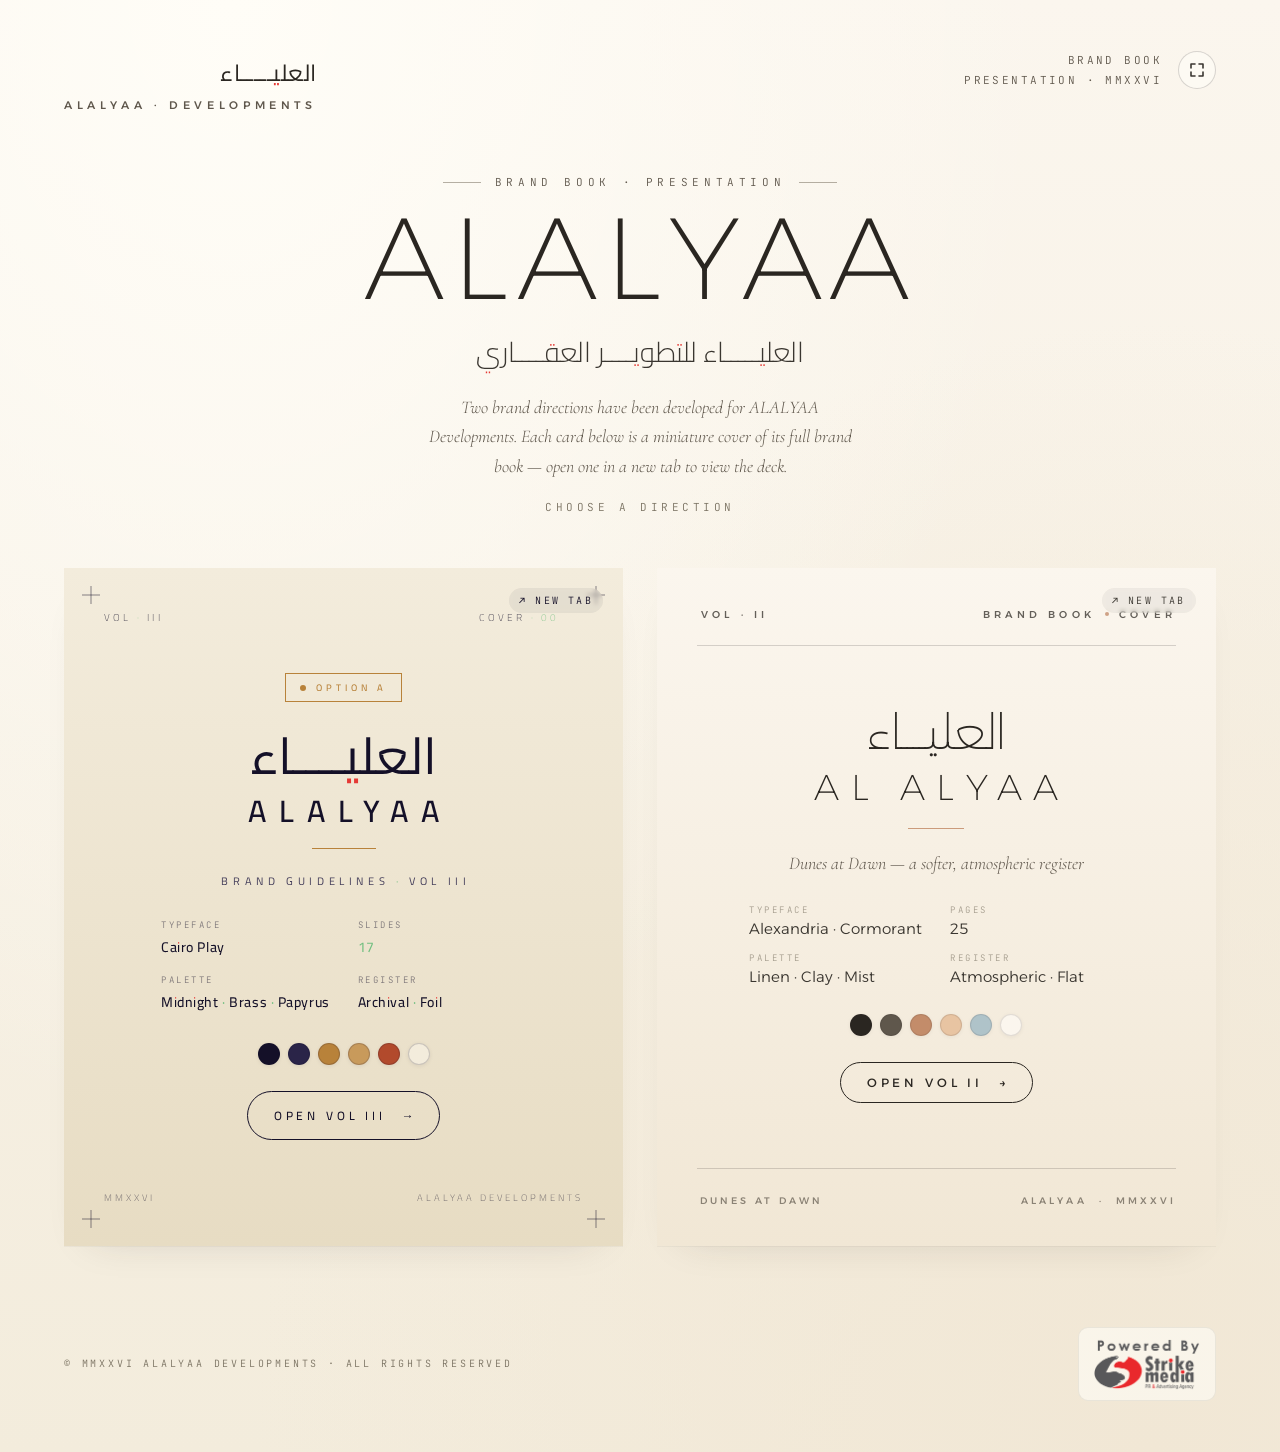
==== index.html @ f7bf4125 "Use real Strike Media PNG, drop inline SVG approximation The user uploaded the actual Strike Media m" ====
<!doctype html>
<html lang="en">
<head>
<meta charset="utf-8"/>
<meta name="viewport" content="width=device-width, initial-scale=1"/>
<title>ALALYAA Developments · Brand Book Presentation</title>
<meta name="description" content="ALALYAA Developments — brand book presentation. Two design directions."/>
<link rel="preconnect" href="https://fonts.googleapis.com">
<link rel="preconnect" href="https://fonts.gstatic.com" crossorigin>
<link href="https://fonts.googleapis.com/css2?family=Cairo+Play:wght@300;400;500;600;700&family=Alexandria:wght@200;300;400;500;600;700&family=Cormorant+Garamond:ital,wght@0,300;0,400;1,300;1,400&family=JetBrains+Mono:wght@400;500&display=swap" rel="stylesheet">
<style>
  /* ───────────────────── tokens ───────────────────── */
  :root {
    /* page (light, neutral, works for both CIs) */
    --linen-50:   #FDFAF3;
    --linen-100:  #FBF6EE;
    --linen-200:  #F7EEE0;
    --linen-300:  #F3ECDC;
    --linen-400:  #E7DCC3;

    --ink-warm:   #2A2621;     /* Option B obsidian-950 */
    --ink-soft:   #3A3630;     /* obsidian-900 */
    --ink-mute:   #5F574C;     /* obsidian-700 */
    --ink-faint:  #7A7262;     /* obsidian-600 */

    /* Option A — Volume III (Cairo Play / midnight + brass + papyrus) */
    --a-ink:      #141028;
    --a-ink-2:    #2A2448;
    --a-paper:    #F3ECDC;
    --a-paper-2:  #E7DCC3;
    --a-brass:    #B8823A;
    --a-brass-lt: #C89A5B;
    --a-clay:     #B24A2C;

    /* Option B — Volume II (Alexandria / dunes at dawn — no metallics) */
    --b-anchor:   #2A2621;
    --b-ink:      #3A3630;
    --b-mute:     #5F574C;
    --b-paper:    #FBF6EE;
    --b-paper-2:  #F1E7D5;
    --b-sand:     #E6D8BE;
    --b-clay:     #C38C6A;
    --b-mist:     #AFC3C9;
    --b-peach:    #E8C4A2;

    --ease-out:   cubic-bezier(0.22, 1, 0.36, 1);
  }

  * { box-sizing: border-box; margin: 0; padding: 0; }
  html, body { min-height: 100dvh; }
  img, svg { display: block; max-width: 100%; }
  a { color: inherit; text-decoration: none; }

  body {
    font-family: 'Alexandria', 'Helvetica Neue', Helvetica, Arial, sans-serif;
    font-weight: 300;
    background:
      radial-gradient(ellipse at 18% 0%, #FFFDF7 0%, transparent 55%),
      radial-gradient(ellipse at 90% 100%, #F1E7D5 0%, transparent 55%),
      linear-gradient(180deg, var(--linen-100) 0%, var(--linen-300) 100%);
    color: var(--ink-soft);
    min-height: 100dvh;
    display: flex;
    flex-direction: column;
    -webkit-font-smoothing: antialiased;
    -moz-osx-font-smoothing: grayscale;
    text-rendering: optimizeLegibility;
  }

  .page {
    position: relative;
    z-index: 1;
    flex: 1;
    display: flex;
    flex-direction: column;
    padding: clamp(24px, 4vw, 56px) clamp(20px, 5vw, 80px);
    gap: clamp(36px, 5vh, 64px);
    max-width: 1440px;
    width: 100%;
    margin: 0 auto;
  }

  /* ───────────────────── header ───────────────────── */
  header {
    display: flex;
    justify-content: space-between;
    align-items: flex-start;
    gap: 24px;
    flex-wrap: wrap;
    animation: fadeIn 1s var(--ease-out) both;
  }

  .mark { display: flex; flex-direction: column; gap: 4px; }
  .mark__ar {
    font-family: 'Cairo Play', sans-serif;
    font-weight: 400;
    font-size: clamp(1.125rem, 1.8vw, 1.5rem);
    direction: rtl;
    color: var(--ink-warm);
    letter-spacing: 0.02em;
  }
  .mark__en {
    font-family: 'Alexandria', sans-serif;
    font-weight: 500;
    font-size: 0.6875rem;
    letter-spacing: 0.42em;
    text-transform: uppercase;
    color: var(--ink-mute);
  }

  .header-right {
    display: inline-flex;
    align-items: flex-start;
    gap: 16px;
  }

  .meta {
    text-align: right;
    font-family: 'JetBrains Mono', monospace;
    font-size: 0.6875rem;
    letter-spacing: 0.22em;
    text-transform: uppercase;
    color: var(--ink-mute);
    line-height: 1.8;
  }

  /* Fullscreen toggle (header) */
  .fs-toggle {
    display: inline-flex;
    align-items: center;
    justify-content: center;
    width: 38px;
    height: 38px;
    border: 1px solid rgba(42,38,33,0.18);
    border-radius: 999px;
    background: rgba(255,253,247,0.55);
    color: var(--ink-soft);
    cursor: pointer;
    transition: background 240ms var(--ease-out), border-color 240ms var(--ease-out), color 240ms var(--ease-out);
    -webkit-appearance: none;
    appearance: none;
    padding: 0;
    backdrop-filter: blur(4px);
  }
  .fs-toggle:hover, .fs-toggle:focus-visible {
    background: var(--ink-warm);
    color: var(--linen-100);
    border-color: var(--ink-warm);
    outline: none;
  }
  .fs-toggle svg { width: 16px; height: 16px; display: block; }
  .fs-toggle .icon-exit { display: none; }
  body.is-fs .fs-toggle .icon-enter { display: none; }
  body.is-fs .fs-toggle .icon-exit  { display: block; }

  /* ───────────────────── hero ───────────────────── */
  .hero {
    text-align: center;
    display: flex;
    flex-direction: column;
    align-items: center;
    gap: clamp(12px, 1.6vh, 20px);
    padding: clamp(8px, 2vh, 24px) 0 clamp(4px, 1vh, 16px);
  }

  .hero__eyebrow {
    font-family: 'JetBrains Mono', monospace;
    font-size: 0.6875rem;
    letter-spacing: 0.42em;
    text-transform: uppercase;
    color: var(--ink-mute);
    animation: fadeUp 0.9s var(--ease-out) 0.1s both;
    display: inline-flex;
    align-items: center;
    gap: 14px;
  }
  .hero__eyebrow::before,
  .hero__eyebrow::after {
    content: '';
    display: inline-block;
    width: 38px;
    height: 1px;
    background: var(--ink-faint);
    opacity: 0.55;
  }

  .hero__title {
    font-family: 'Alexandria', sans-serif;
    font-weight: 200;
    font-size: clamp(3rem, 9vw, 7.25rem);
    line-height: 0.94;
    letter-spacing: 0.06em;
    color: var(--ink-warm);
    animation: fadeUp 1.2s var(--ease-out) 0.2s both;
  }

  .hero__sub {
    font-family: 'Cairo Play', sans-serif;
    font-weight: 300;
    font-size: clamp(1.125rem, 2.4vw, 1.75rem);
    direction: rtl;
    color: var(--ink-soft);
    animation: fadeUp 1.2s var(--ease-out) 0.35s both;
  }

  .hero__lede {
    font-family: 'Cormorant Garamond', serif;
    font-style: italic;
    font-weight: 300;
    font-size: clamp(1rem, 1.4vw, 1.1875rem);
    color: var(--ink-mute);
    line-height: 1.65;
    max-width: 56ch;
    margin: 0 auto;
    animation: fadeUp 1.2s var(--ease-out) 0.5s both;
  }

  .hero__kicker {
    font-family: 'JetBrains Mono', monospace;
    font-size: 0.6875rem;
    letter-spacing: 0.32em;
    text-transform: uppercase;
    color: var(--ink-faint);
    margin-top: 4px;
    animation: fadeUp 1.2s var(--ease-out) 0.65s both;
  }

  /* ───────────────────── choices ───────────────────── */
  .choices {
    display: grid;
    grid-template-columns: 1fr 1fr;
    gap: clamp(20px, 2.6vw, 36px);
    width: 100%;
  }
  @media (max-width: 880px) {
    .choices { grid-template-columns: 1fr; }
  }

  /* ── shared card scaffolding ── */
  .card {
    position: relative;
    display: flex;
    flex-direction: column;
    padding: clamp(48px, 4.5vw, 68px) clamp(36px, 4vw, 56px);
    overflow: hidden;
    isolation: isolate;
    cursor: pointer;
    min-height: 600px;
    transition:
      transform 460ms var(--ease-out),
      box-shadow 460ms var(--ease-out);
    box-shadow:
      0 1px 0 rgba(42,38,33,0.04),
      0 18px 40px -28px rgba(42,38,33,0.18);
    animation: fadeUp 1s var(--ease-out) both;
  }
  .card:hover, .card:focus-visible {
    transform: translateY(-6px);
    box-shadow:
      0 1px 0 rgba(42,38,33,0.06),
      0 36px 72px -32px rgba(42,38,33,0.32);
    outline: none;
  }
  .card--a { animation-delay: 0.6s; }
  .card--b { animation-delay: 0.75s; }

  /* ── newtab pill (shared visual, themed below) ── */
  .card__newtab {
    position: absolute;
    top: clamp(16px, 1.6vw, 22px);
    right: clamp(16px, 1.6vw, 22px);
    font-family: 'JetBrains Mono', monospace;
    font-size: 0.625rem;
    letter-spacing: 0.22em;
    text-transform: uppercase;
    display: inline-flex;
    align-items: center;
    gap: 6px;
    padding: 6px 10px;
    border-radius: 999px;
    backdrop-filter: blur(2px);
    z-index: 4;
  }

  .cta__arrow { display: inline-block; transition: transform 320ms var(--ease-out); }
  .card:hover .cta__arrow,
  .card:focus-visible .cta__arrow { transform: translateX(6px); }

  .swatches { display: flex; gap: 8px; margin: 18px 0 28px; }
  .sw { width: 22px; height: 22px; border-radius: 50%; }

  /* ════════════════════════════════════════════════════════
     CARD A — Option A · Volume III
     Cairo Play · midnight indigo on papyrus · brass foil
     Crosshair registration marks · spaced caps · folio rails
     ════════════════════════════════════════════════════════ */
  .card--a {
    background:
      linear-gradient(180deg, var(--a-paper) 0%, var(--a-paper-2) 100%);
    color: var(--a-ink);
    font-family: 'Cairo Play', sans-serif;
  }
  .card--a .card__newtab {
    color: var(--a-ink);
    background: rgba(20,16,40,0.06);
  }
  /* Crosshair registration marks at the four corners */
  .card--a .reg {
    position: absolute;
    width: 18px;
    height: 18px;
    pointer-events: none;
    z-index: 2;
  }
  .card--a .reg::before,
  .card--a .reg::after {
    content: '';
    position: absolute;
    background: var(--a-ink);
    opacity: 0.5;
  }
  .card--a .reg::before { left: 50%; top: 0; bottom: 0; width: 1px; transform: translateX(-50%); }
  .card--a .reg::after  { top: 50%; left: 0; right: 0; height: 1px; transform: translateY(-50%); }
  .card--a .reg--tl { top: 18px; left: 18px; }
  .card--a .reg--tr { top: 18px; right: 18px; }
  .card--a .reg--bl { bottom: 18px; left: 18px; }
  .card--a .reg--br { bottom: 18px; right: 18px; }

  /* Folio rails */
  .card--a .folio {
    position: absolute;
    top: clamp(40px, 3vw, 52px);
    left: clamp(40px, 3vw, 52px);
    font-family: 'Cairo Play', sans-serif;
    font-size: 10px;
    letter-spacing: 0.32em;
    text-transform: uppercase;
    color: var(--a-ink);
    opacity: 0.7;
    z-index: 3;
  }
  .card--a .section-tag {
    position: absolute;
    top: clamp(40px, 3vw, 52px);
    right: clamp(58px, 5vw, 88px);
    font-family: 'Cairo Play', sans-serif;
    font-size: 10px;
    letter-spacing: 0.32em;
    text-transform: uppercase;
    color: var(--a-ink);
    opacity: 0.7;
    z-index: 3;
  }
  .card--a .bottom-rail {
    position: absolute;
    bottom: clamp(40px, 3vw, 52px);
    left: clamp(40px, 3vw, 52px);
    right: clamp(40px, 3vw, 52px);
    display: flex;
    justify-content: space-between;
    font-family: 'Cairo Play', sans-serif;
    font-size: 9.5px;
    letter-spacing: 0.32em;
    text-transform: uppercase;
    color: var(--a-ink);
    opacity: 0.55;
    z-index: 3;
    pointer-events: none;
  }

  .card--a .body {
    position: relative;
    z-index: 1;
    flex: 1;
    display: flex;
    flex-direction: column;
    justify-content: center;
    text-align: center;
    padding: clamp(36px, 4vw, 48px) 0;
  }

  .card--a .foil-chip {
    align-self: center;
    display: inline-flex;
    align-items: center;
    gap: 10px;
    padding: 5px 14px;
    border: 1px solid var(--a-brass);
    color: var(--a-brass);
    font-size: 9.5px;
    letter-spacing: 0.42em;
    text-transform: uppercase;
    margin-bottom: 28px;
    font-family: 'Cairo Play', sans-serif;
    font-weight: 500;
  }
  .card--a .foil-chip::before {
    content: '';
    width: 6px; height: 6px; border-radius: 50%;
    background: var(--a-brass);
    display: inline-block;
  }

  .card--a .name-ar {
    font-family: 'Cairo Play', sans-serif;
    font-weight: 400;
    font-size: clamp(2.25rem, 4vw, 3.25rem);
    direction: rtl;
    line-height: 1;
    margin-bottom: 14px;
    color: var(--a-ink);
  }
  .card--a .name-en {
    font-family: 'Cairo Play', sans-serif;
    font-weight: 600;
    font-size: clamp(1.5rem, 2.4vw, 2rem);
    line-height: 1;
    letter-spacing: 0.42em;
    text-indent: 0.42em;
    text-transform: uppercase;
    color: var(--a-ink);
    margin-bottom: 22px;
  }
  .card--a .foil-rule {
    width: 64px;
    height: 1px;
    background: var(--a-brass);
    margin: 0 auto 22px;
  }
  .card--a .subtitle {
    font-family: 'Cairo Play', sans-serif;
    font-weight: 400;
    font-size: 11px;
    letter-spacing: 0.42em;
    text-indent: 0.42em;
    text-transform: uppercase;
    color: var(--a-ink-2);
    opacity: 0.85;
    margin-bottom: 28px;
  }

  .card--a .specs {
    display: grid;
    grid-template-columns: 1fr 1fr;
    gap: 14px 28px;
    max-width: 380px;
    margin: 0 auto 6px;
    text-align: left;
  }
  .card--a .spec__label {
    font-family: 'JetBrains Mono', monospace;
    font-size: 9px;
    letter-spacing: 0.28em;
    text-transform: uppercase;
    color: var(--a-ink);
    opacity: 0.5;
    margin-bottom: 3px;
  }
  .card--a .spec__value {
    font-family: 'Cairo Play', sans-serif;
    font-weight: 500;
    font-size: 0.875rem;
    color: var(--a-ink);
    letter-spacing: 0.04em;
  }

  .card--a .swatches { justify-content: center; margin-top: 22px; margin-bottom: 0; }
  .card--a .sw {
    border: 1px solid rgba(20,16,40,0.18);
    box-shadow: 0 1px 4px rgba(20,16,40,0.08);
  }

  .card--a .cta-row {
    margin-top: 26px;
    display: flex;
    justify-content: center;
  }
  .card--a .cta {
    display: inline-flex;
    align-items: center;
    gap: 12px;
    padding: 12px 22px;
    border: 1px solid var(--a-ink);
    border-radius: 999px;
    font-family: 'Cairo Play', sans-serif;
    font-weight: 500;
    font-size: 0.75rem;
    letter-spacing: 0.32em;
    text-indent: 0.32em;
    text-transform: uppercase;
    color: var(--a-ink);
    transition: all 320ms var(--ease-out);
  }
  .card--a:hover .cta,
  .card--a:focus-visible .cta {
    background: var(--a-ink);
    color: var(--a-paper);
  }

  /* ════════════════════════════════════════════════════════
     CARD B — Option B · Volume II — Dunes at Dawn
     Alexandria + Cormorant · warm charcoal on linen · clay accent
     Wide tracking · dot-bronze separators · header/footer rules
     ════════════════════════════════════════════════════════ */
  .card--b {
    background:
      linear-gradient(180deg, var(--b-paper) 0%, var(--b-paper-2) 100%);
    color: var(--b-ink);
    font-family: 'Alexandria', sans-serif;
  }
  .card--b .card__newtab {
    color: var(--b-ink);
    background: rgba(58,54,48,0.06);
  }

  /* Header / footer rules (Volume II signature) */
  .card--b .b-rh, .card--b .b-rf {
    position: absolute;
    left: clamp(40px, 3vw, 52px);
    right: clamp(40px, 3vw, 52px);
    height: 1px;
    background: var(--b-anchor);
    opacity: 0.18;
    z-index: 1;
  }
  .card--b .b-rh { top: clamp(70px, 6vw, 86px); }
  .card--b .b-rf { bottom: clamp(70px, 6vw, 86px); }

  /* Top header row: TL mark · TR mark with clay dot delimiter */
  .card--b .b-hdr {
    position: absolute;
    top: clamp(40px, 3vw, 52px);
    left: clamp(40px, 3vw, 52px);
    right: clamp(40px, 3vw, 52px);
    display: flex;
    justify-content: space-between;
    align-items: center;
    z-index: 3;
    font-family: 'Alexandria', sans-serif;
    font-weight: 500;
    font-size: 10px;
    letter-spacing: 0.42em;
    text-indent: 0.42em;
    text-transform: uppercase;
    color: var(--b-ink);
    opacity: 0.78;
  }
  .card--b .b-hdr .meta-r {
    display: inline-flex;
    align-items: center;
    text-indent: 0;
  }
  .card--b .dot-clay {
    display: inline-block;
    width: 4px; height: 4px;
    background: var(--b-clay);
    border-radius: 50%;
    margin: 0 10px;
  }

  .card--b .b-ftr {
    position: absolute;
    bottom: clamp(40px, 3vw, 52px);
    left: clamp(40px, 3vw, 52px);
    right: clamp(40px, 3vw, 52px);
    display: flex;
    justify-content: space-between;
    align-items: center;
    z-index: 3;
    font-family: 'Alexandria', sans-serif;
    font-weight: 500;
    font-size: 9.5px;
    letter-spacing: 0.32em;
    text-indent: 0.32em;
    text-transform: uppercase;
    color: var(--b-mute);
    opacity: 0.7;
  }

  .card--b .body {
    position: relative;
    z-index: 2;
    flex: 1;
    display: flex;
    flex-direction: column;
    justify-content: center;
    text-align: center;
    padding: clamp(48px, 5vw, 64px) 0;
  }

  .card--b .name-ar {
    font-family: 'Alexandria', sans-serif;
    font-weight: 200;
    font-size: clamp(2rem, 3.6vw, 3rem);
    direction: rtl;
    line-height: 1;
    color: var(--b-anchor);
    margin-bottom: 14px;
  }
  .card--b .name-en {
    font-family: 'Alexandria', sans-serif;
    font-weight: 200;
    font-size: clamp(1.625rem, 2.8vw, 2.25rem);
    line-height: 1;
    letter-spacing: 0.32em;
    text-indent: 0.32em;
    text-transform: uppercase;
    color: var(--b-anchor);
    margin-bottom: 22px;
  }
  .card--b .clay-rule {
    width: 56px;
    height: 1px;
    background: var(--b-clay);
    margin: 0 auto 22px;
    opacity: 0.85;
  }
  .card--b .subtitle {
    font-family: 'Cormorant Garamond', serif;
    font-style: italic;
    font-weight: 300;
    font-size: clamp(1rem, 1.4vw, 1.25rem);
    color: var(--b-mute);
    margin-bottom: 28px;
    line-height: 1.4;
  }

  .card--b .specs {
    display: grid;
    grid-template-columns: 1fr 1fr;
    gap: 14px 28px;
    max-width: 380px;
    margin: 0 auto 6px;
    text-align: left;
  }
  .card--b .spec__label {
    font-family: 'JetBrains Mono', monospace;
    font-size: 9px;
    letter-spacing: 0.28em;
    text-transform: uppercase;
    color: var(--b-faint, #7A7262);
    opacity: 0.65;
    margin-bottom: 3px;
  }
  .card--b .spec__value {
    font-family: 'Alexandria', sans-serif;
    font-weight: 300;
    font-size: 0.9375rem;
    color: var(--b-ink);
  }

  .card--b .swatches { justify-content: center; margin-top: 22px; margin-bottom: 0; }
  .card--b .sw {
    border: 1px solid rgba(42,38,33,0.12);
    box-shadow: 0 1px 4px rgba(42,38,33,0.06);
  }

  .card--b .cta-row {
    margin-top: 26px;
    display: flex;
    justify-content: center;
  }
  .card--b .cta {
    display: inline-flex;
    align-items: center;
    gap: 12px;
    padding: 12px 22px;
    border: 1px solid var(--b-anchor);
    border-radius: 999px;
    font-family: 'Alexandria', sans-serif;
    font-weight: 400;
    font-size: 0.75rem;
    letter-spacing: 0.32em;
    text-indent: 0.32em;
    text-transform: uppercase;
    color: var(--b-anchor);
    background: transparent;
    transition: all 320ms var(--ease-out);
  }
  .card--b:hover .cta,
  .card--b:focus-visible .cta {
    background: var(--b-clay);
    border-color: var(--b-clay);
    color: var(--b-paper);
  }

  /* ───────────────────── footer ───────────────────── */
  footer {
    margin-top: auto;
    padding-top: clamp(24px, 4vh, 48px);
    display: flex;
    justify-content: space-between;
    align-items: center;
    gap: 24px;
    flex-wrap: wrap;
    animation: fadeIn 1.4s var(--ease-out) 1.0s both;
  }

  .copyright {
    font-family: 'JetBrains Mono', monospace;
    font-size: 0.625rem;
    letter-spacing: 0.28em;
    text-transform: uppercase;
    color: var(--ink-faint);
  }

  .poweredby {
    display: inline-flex;
    align-items: center;
    padding: 4px 10px;
    border-radius: 10px;
    background: rgba(255, 253, 247, 0.6);
    border: 1px solid rgba(42,38,33,0.08);
    backdrop-filter: blur(4px);
  }
  .poweredby__img {
    display: block;
    height: 64px;
    width: auto;
  }

  /* ───────────────────── keyframes ───────────────────── */
  @keyframes fadeIn  { from { opacity: 0; } to { opacity: 1; } }
  @keyframes fadeUp  { from { opacity: 0; transform: translateY(20px); } to { opacity: 1; transform: translateY(0); } }

  @media (prefers-reduced-motion: reduce) {
    * { animation-duration: 0.01ms !important; animation-iteration-count: 1 !important; transition: none !important; }
  }

  /* compact tweaks */
  @media (max-width: 520px) {
    .card { min-height: 540px; padding: 56px 28px; }
    .card--a .specs, .card--b .specs { grid-template-columns: 1fr; }
  }
</style>
</head>
<body>

<main class="page">

  <header>
    <div class="mark">
      <span class="mark__ar">العليـــــاء</span>
      <span class="mark__en">ALALYAA · DEVELOPMENTS</span>
    </div>
    <div class="header-right">
      <div class="meta">
        Brand Book<br/>
        Presentation · MMXXVI
      </div>
      <button type="button" class="fs-toggle" id="fsToggle"
              aria-label="Toggle full-screen" title="Toggle full-screen (F)">
        <svg class="icon-enter" viewBox="0 0 16 16" fill="none" stroke="currentColor"
             stroke-width="1.6" stroke-linecap="round" stroke-linejoin="round" aria-hidden="true">
          <path d="M2 6V2h4M14 6V2h-4M2 10v4h4M14 10v4h-4"/>
        </svg>
        <svg class="icon-exit" viewBox="0 0 16 16" fill="none" stroke="currentColor"
             stroke-width="1.6" stroke-linecap="round" stroke-linejoin="round" aria-hidden="true">
          <path d="M6 2v4H2M10 2v4h4M6 14v-4H2M10 14v-4h4"/>
        </svg>
      </button>
    </div>
  </header>

  <section class="hero">
    <span class="hero__eyebrow">Brand Book · Presentation</span>
    <h1 class="hero__title">ALALYAA</h1>
    <p class="hero__sub">العليـــــاء للتطويــــر العقــــاري</p>
    <p class="hero__lede">
      Two brand directions have been developed for ALALYAA Developments.
      Each card below is a miniature cover of its full brand book —
      open one in a new tab to view the deck.
    </p>
    <span class="hero__kicker">Choose a direction</span>
  </section>

  <section class="choices" aria-label="Brand book options">

    <!-- ───────── OPTION A · Volume III ───────── -->
    <a class="card card--a" href="option-a.html" target="_blank" rel="noopener" aria-label="Open Option A — Brand Guidelines, Volume III, in a new tab">
      <span class="reg reg--tl" aria-hidden="true"></span>
      <span class="reg reg--tr" aria-hidden="true"></span>
      <span class="reg reg--bl" aria-hidden="true"></span>
      <span class="reg reg--br" aria-hidden="true"></span>

      <span class="folio">Vol&nbsp;·&nbsp;III</span>
      <span class="section-tag">Cover · 00</span>
      <span class="card__newtab">↗ New tab</span>

      <div class="body">
        <span class="foil-chip">Option&nbsp;A</span>

        <div class="name-ar">العليــــاء</div>
        <div class="name-en">Alalyaa</div>
        <div class="foil-rule" aria-hidden="true"></div>
        <div class="subtitle">Brand Guidelines · Vol&nbsp;III</div>

        <div class="specs">
          <div>
            <div class="spec__label">Typeface</div>
            <div class="spec__value">Cairo Play</div>
          </div>
          <div>
            <div class="spec__label">Slides</div>
            <div class="spec__value">17</div>
          </div>
          <div>
            <div class="spec__label">Palette</div>
            <div class="spec__value">Midnight · Brass · Papyrus</div>
          </div>
          <div>
            <div class="spec__label">Register</div>
            <div class="spec__value">Archival · Foil</div>
          </div>
        </div>

        <div class="swatches" aria-hidden="true">
          <span class="sw" style="background:#141028"></span>
          <span class="sw" style="background:#2A2448"></span>
          <span class="sw" style="background:#B8823A"></span>
          <span class="sw" style="background:#C89A5B"></span>
          <span class="sw" style="background:#B24A2C"></span>
          <span class="sw" style="background:#F3ECDC"></span>
        </div>

        <div class="cta-row">
          <span class="cta">Open Vol&nbsp;III <span class="cta__arrow">→</span></span>
        </div>
      </div>

      <div class="bottom-rail" aria-hidden="true">
        <span>MMXXVI</span>
        <span>Alalyaa Developments</span>
      </div>
    </a>

    <!-- ───────── OPTION B · Volume II — Dunes at Dawn ───────── -->
    <a class="card card--b" href="option-b.html" target="_blank" rel="noopener" aria-label="Open Option B — Brand Book, Volume II, Dunes at Dawn, in a new tab">
      <div class="b-rh" aria-hidden="true"></div>
      <div class="b-rf" aria-hidden="true"></div>

      <div class="b-hdr">
        <span>Vol&nbsp;·&nbsp;II</span>
        <span class="meta-r">
          Brand&nbsp;Book
          <span class="dot-clay" aria-hidden="true"></span>
          Cover
        </span>
      </div>
      <span class="card__newtab">↗ New tab</span>

      <div class="body">
        <div class="name-ar">العليــــاء</div>
        <div class="name-en">Al&nbsp;Alyaa</div>
        <div class="clay-rule" aria-hidden="true"></div>
        <div class="subtitle"><em>Dunes at Dawn</em> — a softer, atmospheric register</div>

        <div class="specs">
          <div>
            <div class="spec__label">Typeface</div>
            <div class="spec__value">Alexandria · Cormorant</div>
          </div>
          <div>
            <div class="spec__label">Pages</div>
            <div class="spec__value">25</div>
          </div>
          <div>
            <div class="spec__label">Palette</div>
            <div class="spec__value">Linen · Clay · Mist</div>
          </div>
          <div>
            <div class="spec__label">Register</div>
            <div class="spec__value">Atmospheric · Flat</div>
          </div>
        </div>

        <div class="swatches" aria-hidden="true">
          <span class="sw" style="background:#2A2621"></span>
          <span class="sw" style="background:#5F574C"></span>
          <span class="sw" style="background:#C38C6A"></span>
          <span class="sw" style="background:#E8C4A2"></span>
          <span class="sw" style="background:#AFC3C9"></span>
          <span class="sw" style="background:#FBF6EE"></span>
        </div>

        <div class="cta-row">
          <span class="cta">Open Vol&nbsp;II <span class="cta__arrow">→</span></span>
        </div>
      </div>

      <div class="b-ftr">
        <span>Dunes at Dawn</span>
        <span>Alalyaa &nbsp;·&nbsp; MMXXVI</span>
      </div>
    </a>

  </section>

  <footer>
    <span class="copyright">© MMXXVI Alalyaa Developments · All Rights Reserved</span>
    <div class="poweredby">
      <img class="poweredby__img"
           src="assets/Powered%20By.png"
           alt="Powered by Strike Media — PR & Advertising Agency"/>
    </div>
  </footer>

</main>

<script>
  (function () {
    const docEl = document.documentElement;
    const body  = document.body;
    const btn   = document.getElementById('fsToggle');

    function fsElement() {
      return document.fullscreenElement || document.webkitFullscreenElement || null;
    }
    function requestFs(el) {
      const fn = el.requestFullscreen || el.webkitRequestFullscreen;
      return fn ? fn.call(el) : Promise.reject(new Error('Fullscreen unsupported'));
    }
    function exitFs() {
      const fn = document.exitFullscreen || document.webkitExitFullscreen;
      return fn ? fn.call(document) : Promise.reject(new Error('Fullscreen unsupported'));
    }
    function syncBodyState() {
      body.classList.toggle('is-fs', !!fsElement());
    }

    // Toggle button
    if (btn) {
      btn.addEventListener('click', () => {
        if (fsElement()) {
          exitFs().catch(() => {});
        } else {
          requestFs(docEl).catch(() => {});
        }
      });
    }

    // Keyboard shortcut: F
    window.addEventListener('keydown', (e) => {
      const t = e.target;
      if (t && (t.isContentEditable || /^(INPUT|TEXTAREA|SELECT)$/.test(t.tagName))) return;
      if (e.metaKey || e.ctrlKey || e.altKey) return;
      if (e.key === 'f' || e.key === 'F') {
        e.preventDefault();
        if (fsElement()) exitFs().catch(() => {});
        else requestFs(docEl).catch(() => {});
      }
    });

    document.addEventListener('fullscreenchange', syncBodyState);
    document.addEventListener('webkitfullscreenchange', syncBodyState);

    // Option cards: append ?fs=1 so the new tab knows to auto-enter
    // fullscreen on its first user gesture (browsers won't grant
    // fullscreen to a tab that has no gesture of its own yet).
    document.querySelectorAll('.choices a.card').forEach((a) => {
      a.addEventListener('click', (e) => {
        // Allow modifier-clicks (cmd/ctrl/middle) to behave normally.
        if (e.metaKey || e.ctrlKey || e.shiftKey || e.altKey || e.button === 1) return;
        const href = a.getAttribute('href');
        if (!href) return;
        const sep = href.includes('?') ? '&' : '?';
        a.setAttribute('href', href + sep + 'fs=1');
      });
    });
  })();
</script>

</body>
</html>
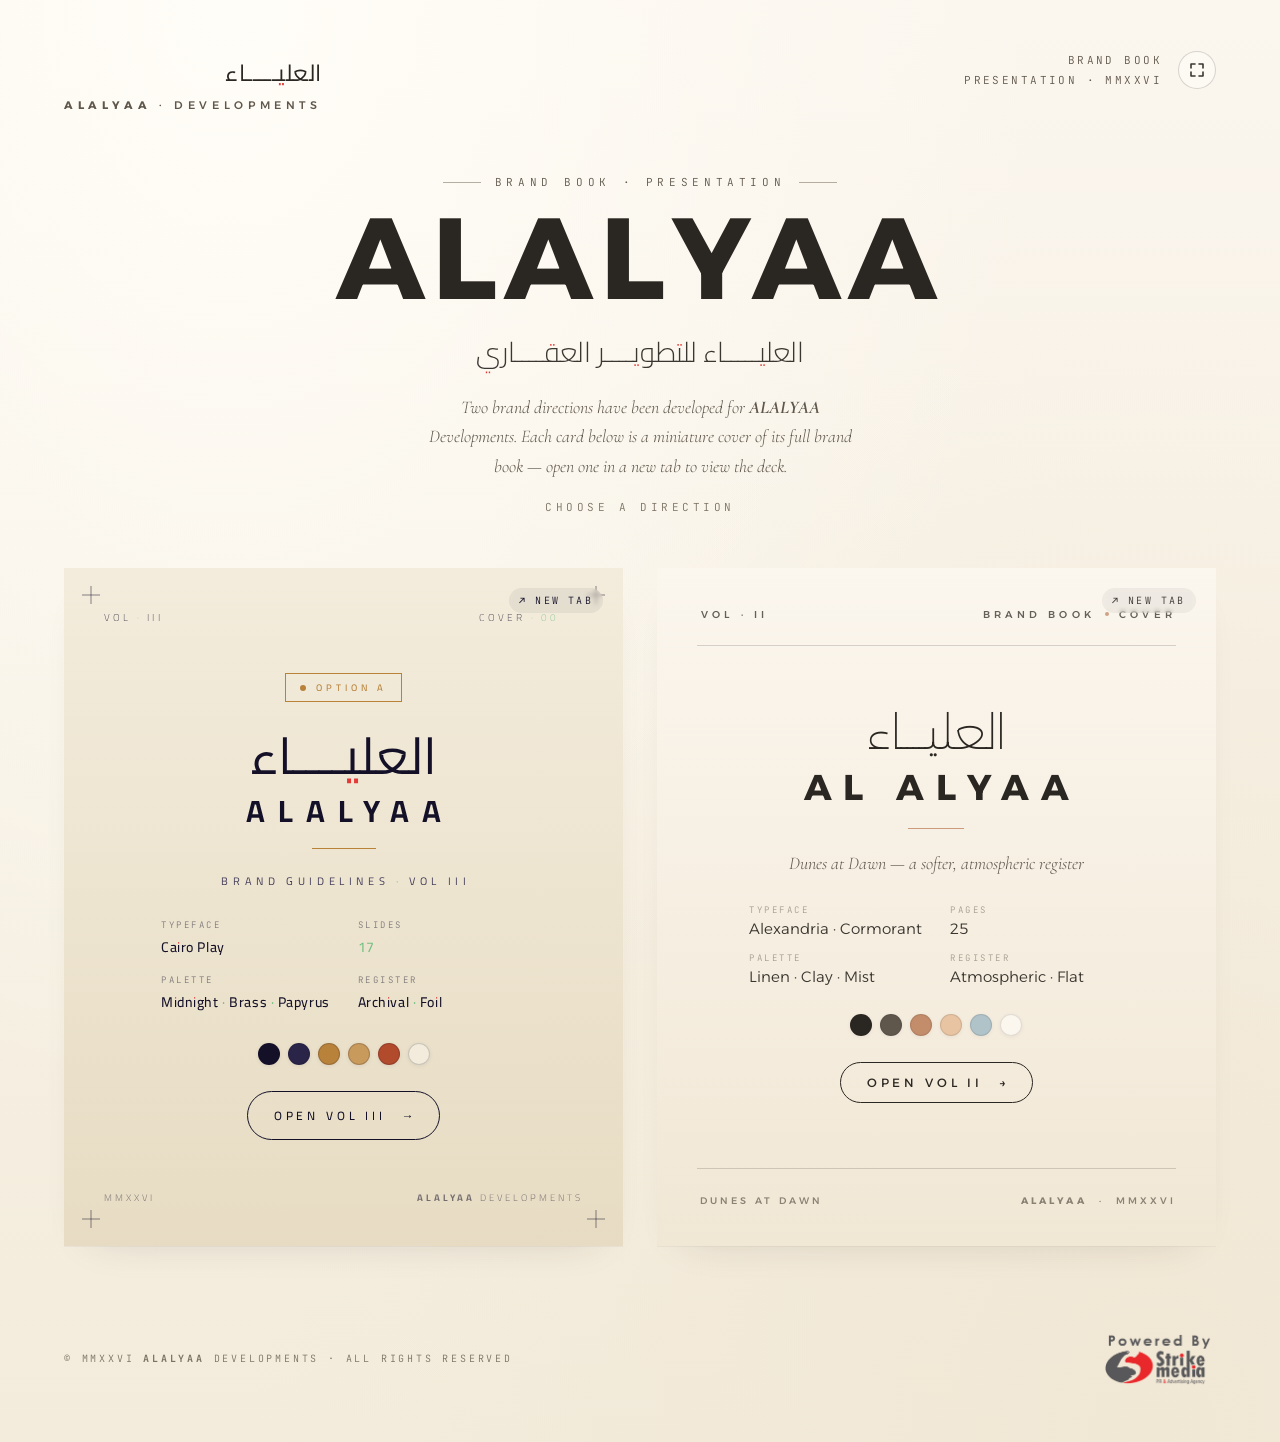
==== commit 0a6b4f44: "Drop redundant Strike Media wrapper + bold every ALALYAA - The Strike Media PNG already has its own " ====
--- a/index.html
+++ b/index.html
@@ -50,6 +50,8 @@
   html, body { min-height: 100dvh; }
   img, svg { display: block; max-width: 100%; }
   a { color: inherit; text-decoration: none; }
+  /* Brand wordmark utility — every ALALYAA on the page is bolded. */
+  .al { font-weight: 700; }
 
   body {
     font-family: 'Alexandria', 'Helvetica Neue', Helvetica, Arial, sans-serif;
@@ -186,7 +188,7 @@
 
   .hero__title {
     font-family: 'Alexandria', sans-serif;
-    font-weight: 200;
+    font-weight: 700;
     font-size: clamp(3rem, 9vw, 7.25rem);
     line-height: 0.94;
     letter-spacing: 0.06em;
@@ -412,7 +414,7 @@
   }
   .card--a .name-en {
     font-family: 'Cairo Play', sans-serif;
-    font-weight: 600;
+    font-weight: 700;
     font-size: clamp(1.5rem, 2.4vw, 2rem);
     line-height: 1;
     letter-spacing: 0.42em;
@@ -599,7 +601,7 @@
   }
   .card--b .name-en {
     font-family: 'Alexandria', sans-serif;
-    font-weight: 200;
+    font-weight: 700;
     font-size: clamp(1.625rem, 2.8vw, 2.25rem);
     line-height: 1;
     letter-spacing: 0.32em;
@@ -707,11 +709,6 @@
   .poweredby {
     display: inline-flex;
     align-items: center;
-    padding: 4px 10px;
-    border-radius: 10px;
-    background: rgba(255, 253, 247, 0.6);
-    border: 1px solid rgba(42,38,33,0.08);
-    backdrop-filter: blur(4px);
   }
   .poweredby__img {
     display: block;
@@ -741,7 +738,7 @@
   <header>
     <div class="mark">
       <span class="mark__ar">العليـــــاء</span>
-      <span class="mark__en">ALALYAA · DEVELOPMENTS</span>
+      <span class="mark__en"><strong class="al">ALALYAA</strong> · DEVELOPMENTS</span>
     </div>
     <div class="header-right">
       <div class="meta">
@@ -767,7 +764,7 @@
     <h1 class="hero__title">ALALYAA</h1>
     <p class="hero__sub">العليـــــاء للتطويــــر العقــــاري</p>
     <p class="hero__lede">
-      Two brand directions have been developed for ALALYAA Developments.
+      Two brand directions have been developed for <strong class="al">ALALYAA</strong> Developments.
       Each card below is a miniature cover of its full brand book —
       open one in a new tab to view the deck.
     </p>
@@ -830,7 +827,7 @@
 
       <div class="bottom-rail" aria-hidden="true">
         <span>MMXXVI</span>
-        <span>Alalyaa Developments</span>
+        <span><strong class="al">Alalyaa</strong> Developments</span>
       </div>
     </a>
 
@@ -890,14 +887,14 @@
 
       <div class="b-ftr">
         <span>Dunes at Dawn</span>
-        <span>Alalyaa &nbsp;·&nbsp; MMXXVI</span>
+        <span><strong class="al">Alalyaa</strong> &nbsp;·&nbsp; MMXXVI</span>
       </div>
     </a>
 
   </section>
 
   <footer>
-    <span class="copyright">© MMXXVI Alalyaa Developments · All Rights Reserved</span>
+    <span class="copyright">© MMXXVI <strong class="al">Alalyaa</strong> Developments · All Rights Reserved</span>
     <div class="poweredby">
       <img class="poweredby__img"
            src="assets/Powered%20By.png"
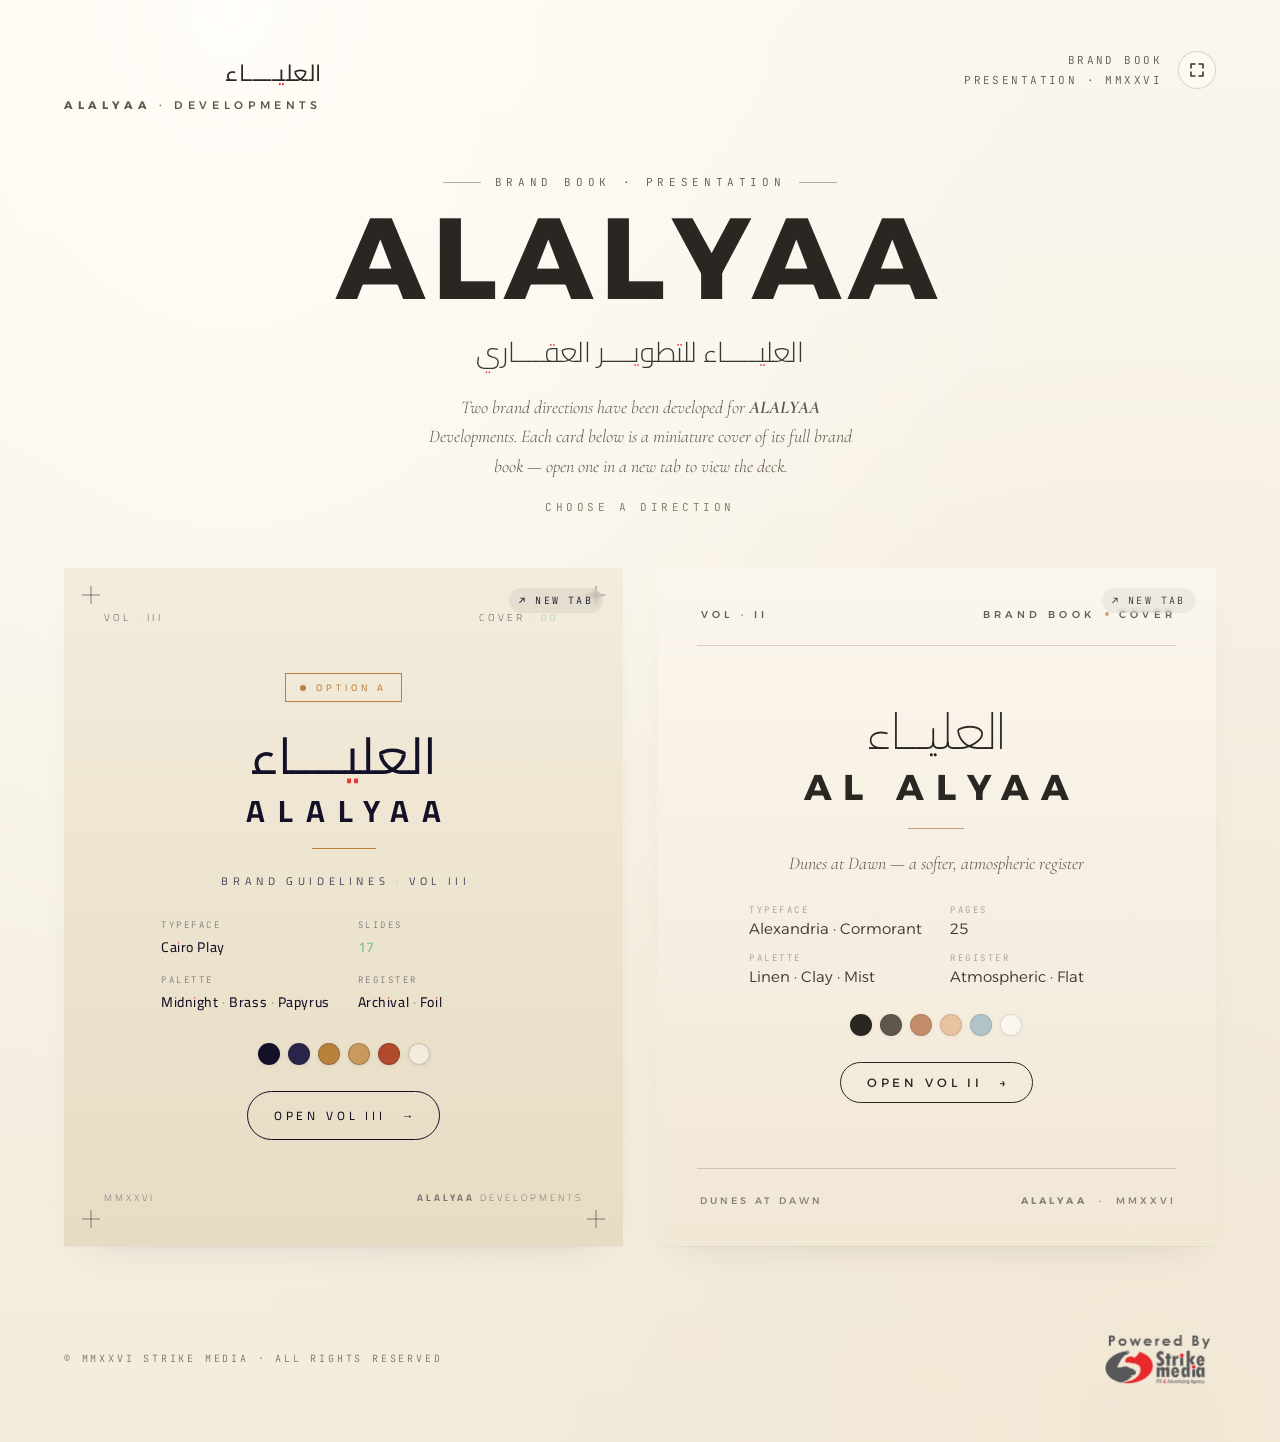
==== commit ff7e5cea: "Update landing copyright to STRIKE MEDIA" ====
--- a/index.html
+++ b/index.html
@@ -894,7 +894,7 @@
   </section>
 
   <footer>
-    <span class="copyright">© MMXXVI <strong class="al">Alalyaa</strong> Developments · All Rights Reserved</span>
+    <span class="copyright">© MMXXVI STRIKE MEDIA · All Rights Reserved</span>
     <div class="poweredby">
       <img class="poweredby__img"
            src="assets/Powered%20By.png"
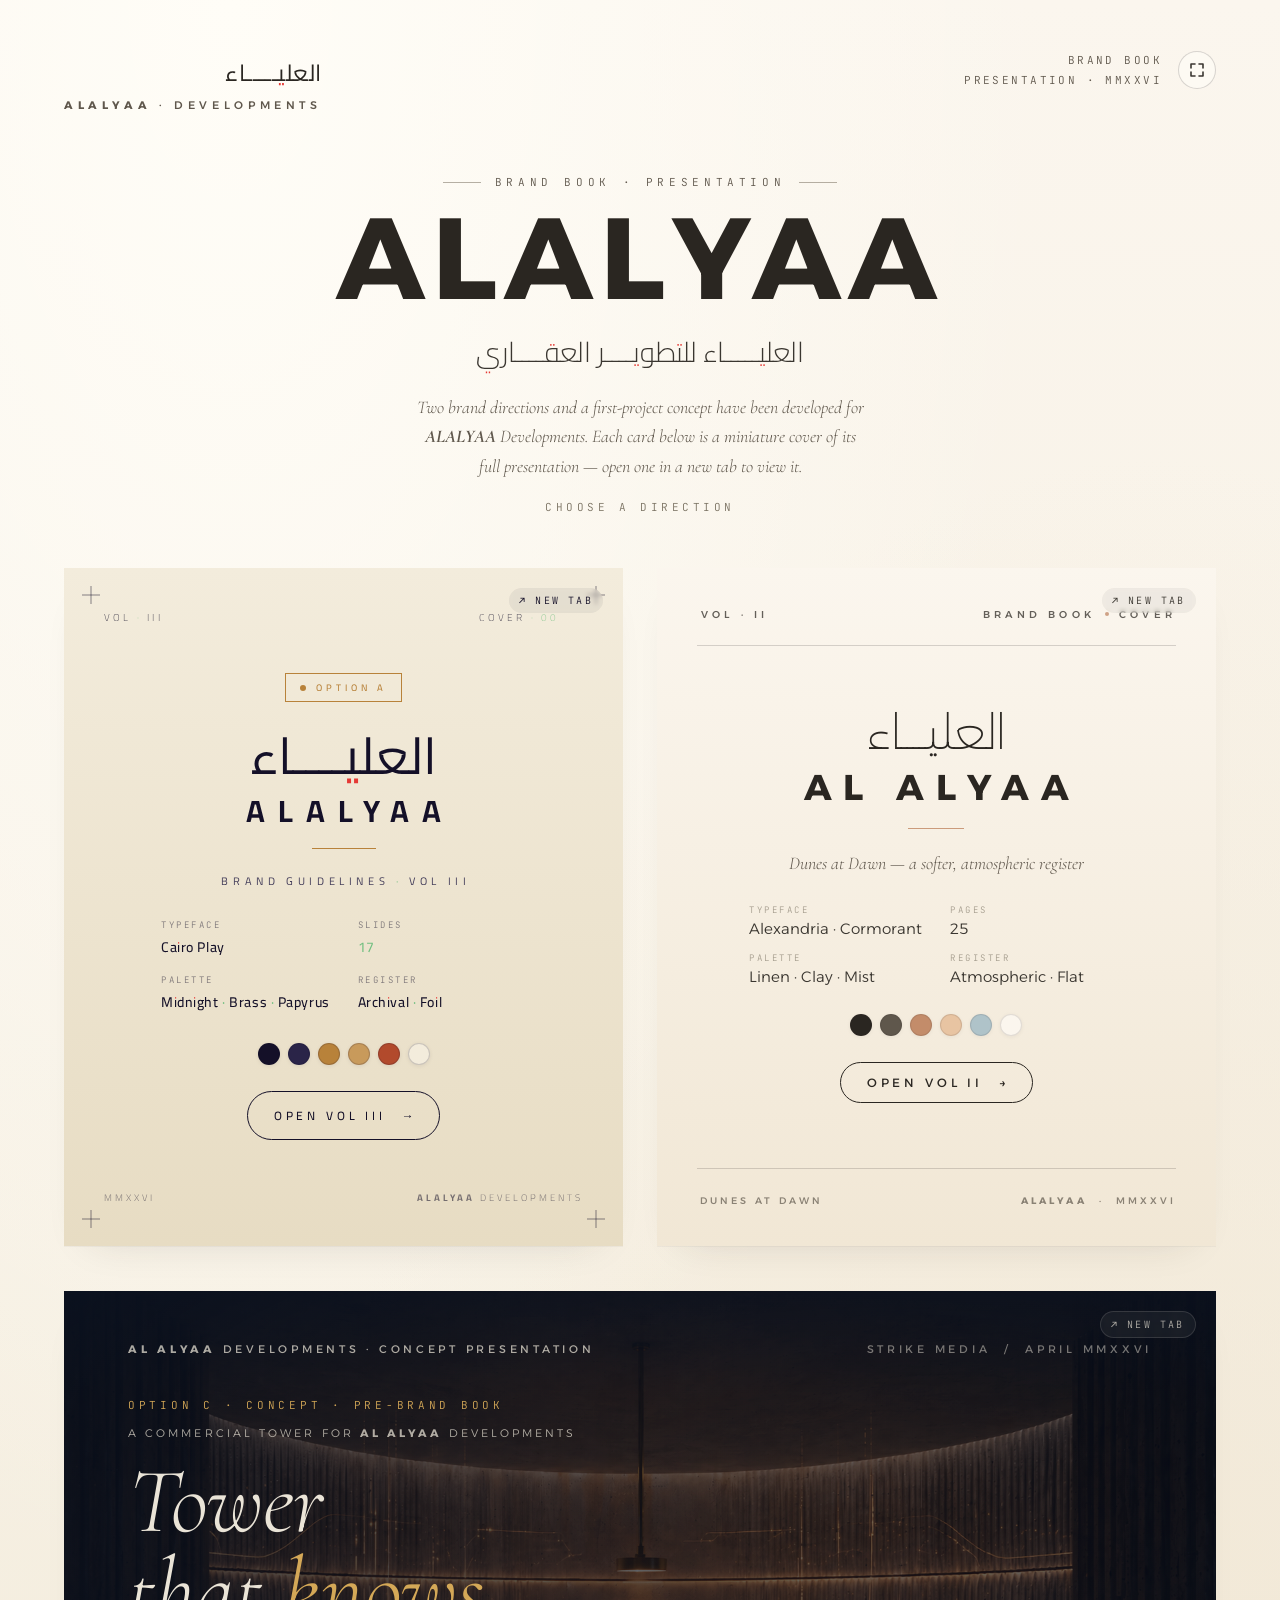
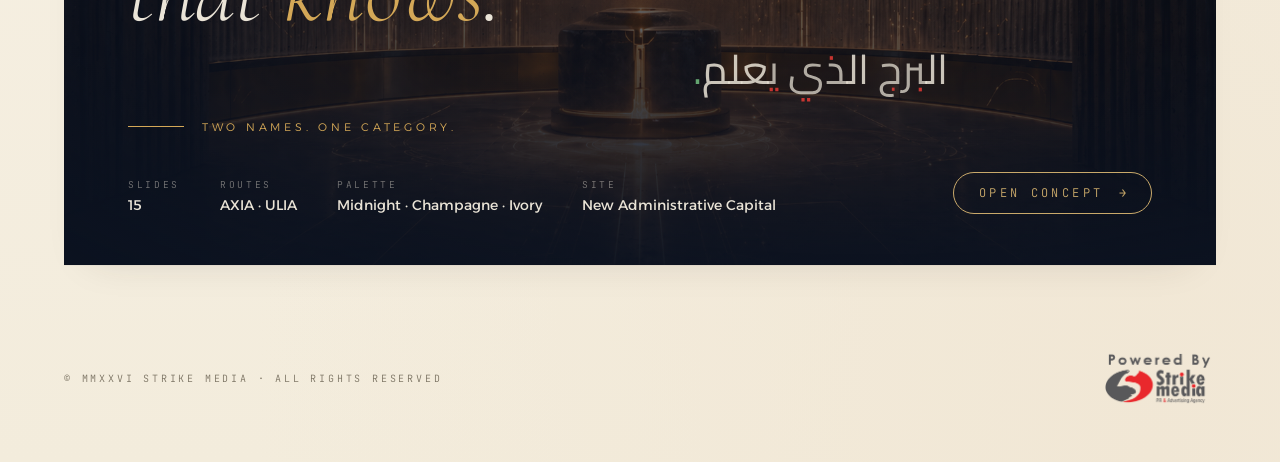
==== commit e5be4f51: "Add Option C — AI Tower Concept deck + landing card Brings in the third presentation from the Claude" ====
--- a/index.html
+++ b/index.html
@@ -5,6 +5,7 @@
 <meta name="viewport" content="width=device-width, initial-scale=1"/>
 <title>ALALYAA Developments · Brand Book Presentation</title>
 <meta name="description" content="ALALYAA Developments — brand book presentation. Two design directions."/>
+<link rel="icon" type="image/svg+xml" href="assets/favicon.svg"/>
 <link rel="preconnect" href="https://fonts.googleapis.com">
 <link rel="preconnect" href="https://fonts.gstatic.com" crossorigin>
 <link href="https://fonts.googleapis.com/css2?family=Cairo+Play:wght@300;400;500;600;700&family=Alexandria:wght@200;300;400;500;600;700&family=Cormorant+Garamond:ital,wght@0,300;0,400;1,300;1,400&family=JetBrains+Mono:wght@400;500&display=swap" rel="stylesheet">
@@ -684,6 +685,218 @@
     background: var(--b-clay);
     border-color: var(--b-clay);
     color: var(--b-paper);
+  }
+
+  /* ════════════════════════════════════════════════════════
+     CARD C — Concept · AI-Powered Tower
+     Midnight navy / ivory / champagne · Cormorant italic
+     Full-width banner below the A/B row — a project concept,
+     different in kind from the two brand-book directions.
+     ════════════════════════════════════════════════════════ */
+  :root {
+    --c-ground:    #0B1220;
+    --c-ground-2:  #111826;
+    --c-ivory:     #EAE4D7;
+    --c-ivory-dim: rgba(234,228,215,0.72);
+    --c-ivory-mut: rgba(234,228,215,0.48);
+    --c-ivory-lin: rgba(234,228,215,0.14);
+    --c-champagne: #C9A96A;
+    --c-champagne-hi: #D4A857;
+  }
+
+  .concept-row { width: 100%; }
+
+  .card--c {
+    width: 100%;
+    min-height: 440px;
+    padding: 0;
+    color: var(--c-ivory);
+    font-family: 'Alexandria', 'Inter', sans-serif;
+    background: var(--c-ground);
+    overflow: hidden;
+    animation-delay: 0.9s;
+  }
+  .card--c .card--c__bg {
+    position: absolute;
+    inset: 0;
+    z-index: 0;
+    overflow: hidden;
+    pointer-events: none;
+  }
+  .card--c .card--c__bg img {
+    position: absolute;
+    inset: 0;
+    width: 100%;
+    height: 100%;
+    object-fit: cover;
+    object-position: center 32%;
+    opacity: 0.45;
+    transition: opacity 520ms var(--ease-out), transform 720ms var(--ease-out);
+  }
+  .card--c .card--c__bg::after {
+    content: '';
+    position: absolute;
+    inset: 0;
+    background:
+      radial-gradient(ellipse at 70% 40%, rgba(11,18,32,0) 0%, rgba(11,18,32,0.35) 55%, rgba(11,18,32,0.85) 100%),
+      linear-gradient(180deg, rgba(11,18,32,0.60) 0%, rgba(11,18,32,0.10) 18%, rgba(11,18,32,0.10) 60%, rgba(11,18,32,0.85) 100%);
+    pointer-events: none;
+  }
+  .card--c:hover .card--c__bg img,
+  .card--c:focus-visible .card--c__bg img {
+    opacity: 0.58;
+    transform: scale(1.02);
+  }
+
+  .card--c .card__newtab {
+    color: var(--c-ivory-dim);
+    background: rgba(234,228,215,0.06);
+    border: 1px solid var(--c-ivory-lin);
+  }
+
+  .card--c__content {
+    position: relative;
+    z-index: 2;
+    display: grid;
+    grid-template-rows: auto 1fr auto;
+    gap: clamp(24px, 3vw, 40px);
+    padding: clamp(36px, 4vw, 56px) clamp(40px, 5vw, 72px);
+    min-height: inherit;
+  }
+
+  .card--c__top {
+    display: flex;
+    justify-content: space-between;
+    align-items: baseline;
+    gap: 24px;
+    font-family: 'Alexandria', 'Inter', sans-serif;
+    font-weight: 400;
+    font-size: 11px;
+    letter-spacing: 0.34em;
+    text-transform: uppercase;
+    color: var(--c-ivory-dim);
+    flex-wrap: wrap;
+  }
+  .card--c__top .date { color: var(--c-ivory-mut); }
+
+  .card--c__body { max-width: 820px; }
+
+  .card--c__eyebrow {
+    display: inline-block;
+    font-family: 'JetBrains Mono', monospace;
+    font-size: 11px;
+    letter-spacing: 0.34em;
+    text-transform: uppercase;
+    color: var(--c-champagne-hi);
+    margin-bottom: 14px;
+  }
+  .card--c__sub {
+    display: block;
+    font-family: 'Alexandria', 'Inter', sans-serif;
+    font-size: 11px;
+    letter-spacing: 0.28em;
+    text-transform: uppercase;
+    color: var(--c-ivory-dim);
+    margin-bottom: 18px;
+  }
+
+  .card--c__title {
+    font-family: 'Cormorant Garamond', 'EB Garamond', Georgia, serif;
+    font-weight: 300;
+    font-style: italic;
+    font-size: clamp(3.25rem, 7.2vw, 6rem);
+    line-height: 0.96;
+    letter-spacing: -0.005em;
+    color: var(--c-ivory);
+    margin: 0 0 14px;
+  }
+  .card--c__title em { color: var(--c-champagne-hi); font-style: italic; }
+
+  .card--c__ar {
+    font-family: 'Cairo Play', 'Cairo', sans-serif;
+    font-weight: 400;
+    direction: rtl;
+    font-size: clamp(2rem, 3.2vw, 2.75rem);
+    color: rgba(234,228,215,0.85);
+    line-height: 1;
+    margin-bottom: 22px;
+  }
+
+  .card--c__tagline {
+    display: inline-flex;
+    align-items: center;
+    gap: 18px;
+    font-family: 'Alexandria', 'Inter', sans-serif;
+    font-size: 11px;
+    letter-spacing: 0.34em;
+    text-transform: uppercase;
+    color: var(--c-champagne-hi);
+  }
+  .card--c__rule {
+    display: inline-block;
+    width: 56px;
+    height: 1px;
+    background: var(--c-champagne-hi);
+  }
+
+  .card--c__bottom {
+    display: flex;
+    justify-content: space-between;
+    align-items: flex-end;
+    gap: 32px;
+    flex-wrap: wrap;
+  }
+  .card--c__specs {
+    display: grid;
+    grid-template-columns: repeat(4, auto);
+    gap: 6px 40px;
+  }
+  .card--c__specs .spec__label {
+    font-family: 'JetBrains Mono', monospace;
+    font-size: 9.5px;
+    letter-spacing: 0.28em;
+    text-transform: uppercase;
+    color: var(--c-ivory-mut);
+    display: block;
+    margin-bottom: 4px;
+  }
+  .card--c__specs .spec__value {
+    font-family: 'Alexandria', 'Inter', sans-serif;
+    font-weight: 400;
+    font-size: 0.875rem;
+    color: var(--c-ivory);
+  }
+
+  .card--c .cta {
+    display: inline-flex;
+    align-items: center;
+    gap: 12px;
+    padding: 12px 22px;
+    border: 1px solid var(--c-champagne);
+    border-radius: 999px;
+    font-family: 'JetBrains Mono', monospace;
+    font-size: 0.75rem;
+    letter-spacing: 0.28em;
+    text-indent: 0.28em;
+    text-transform: uppercase;
+    color: var(--c-champagne);
+    background: transparent;
+    transition: all 320ms var(--ease-out);
+  }
+  .card--c:hover .cta,
+  .card--c:focus-visible .cta {
+    background: var(--c-champagne);
+    color: var(--c-ground);
+    border-color: var(--c-champagne);
+  }
+
+  @media (max-width: 780px) {
+    .card--c__specs { grid-template-columns: 1fr 1fr; }
+    .card--c__top { font-size: 10px; }
+  }
+  @media (max-width: 520px) {
+    .card--c__specs { grid-template-columns: 1fr; }
+    .card--c { min-height: auto; }
   }
 
   /* ───────────────────── footer ───────────────────── */
@@ -764,9 +977,9 @@
     <h1 class="hero__title">ALALYAA</h1>
     <p class="hero__sub">العليـــــاء للتطويــــر العقــــاري</p>
     <p class="hero__lede">
-      Two brand directions have been developed for <strong class="al">ALALYAA</strong> Developments.
-      Each card below is a miniature cover of its full brand book —
-      open one in a new tab to view the deck.
+      Two brand directions and a first-project concept have been developed for
+      <strong class="al">ALALYAA</strong> Developments. Each card below is a
+      miniature cover of its full presentation — open one in a new tab to view it.
     </p>
     <span class="hero__kicker">Choose a direction</span>
   </section>
@@ -893,6 +1106,45 @@
 
   </section>
 
+  <!-- ───────── OPTION C · Project Concept — AI Tower (banner row) ───────── -->
+  <section class="concept-row" aria-label="Project concept">
+    <a class="card card--c" href="option-c.html" target="_blank" rel="noopener"
+       aria-label="Open the AI Tower concept presentation in a new tab">
+      <div class="card--c__bg" aria-hidden="true">
+        <img src="assets/cover-hub.png" alt=""/>
+      </div>
+      <span class="card__newtab">↗ New tab</span>
+
+      <div class="card--c__content">
+        <div class="card--c__top">
+          <span><strong class="al">Al Alyaa</strong> Developments · Concept Presentation</span>
+          <span class="date">Strike Media &nbsp;/&nbsp; April MMXXVI</span>
+        </div>
+
+        <div class="card--c__body">
+          <span class="card--c__eyebrow">Option&nbsp;C · Concept · Pre-Brand Book</span>
+          <span class="card--c__sub">A Commercial Tower for <strong class="al">Al Alyaa</strong> Developments</span>
+          <h2 class="card--c__title">Tower<br/>that <em>knows</em>.</h2>
+          <div class="card--c__ar">البرج الذي يعلم.</div>
+          <div class="card--c__tagline">
+            <span class="card--c__rule"></span>
+            Two names. One category.
+          </div>
+        </div>
+
+        <div class="card--c__bottom">
+          <div class="card--c__specs">
+            <div><span class="spec__label">Slides</span><span class="spec__value">15</span></div>
+            <div><span class="spec__label">Routes</span><span class="spec__value">AXIA · ULIA</span></div>
+            <div><span class="spec__label">Palette</span><span class="spec__value">Midnight · Champagne · Ivory</span></div>
+            <div><span class="spec__label">Site</span><span class="spec__value">New Administrative Capital</span></div>
+          </div>
+          <span class="cta">Open Concept <span class="cta__arrow">→</span></span>
+        </div>
+      </div>
+    </a>
+  </section>
+
   <footer>
     <span class="copyright">© MMXXVI STRIKE MEDIA · All Rights Reserved</span>
     <div class="poweredby">
@@ -954,7 +1206,7 @@
     // Option cards: append ?fs=1 so the new tab knows to auto-enter
     // fullscreen on its first user gesture (browsers won't grant
     // fullscreen to a tab that has no gesture of its own yet).
-    document.querySelectorAll('.choices a.card').forEach((a) => {
+    document.querySelectorAll('.choices a.card, .concept-row a.card').forEach((a) => {
       a.addEventListener('click', (e) => {
         // Allow modifier-clicks (cmd/ctrl/middle) to behave normally.
         if (e.metaKey || e.ctrlKey || e.shiftKey || e.altKey || e.button === 1) return;
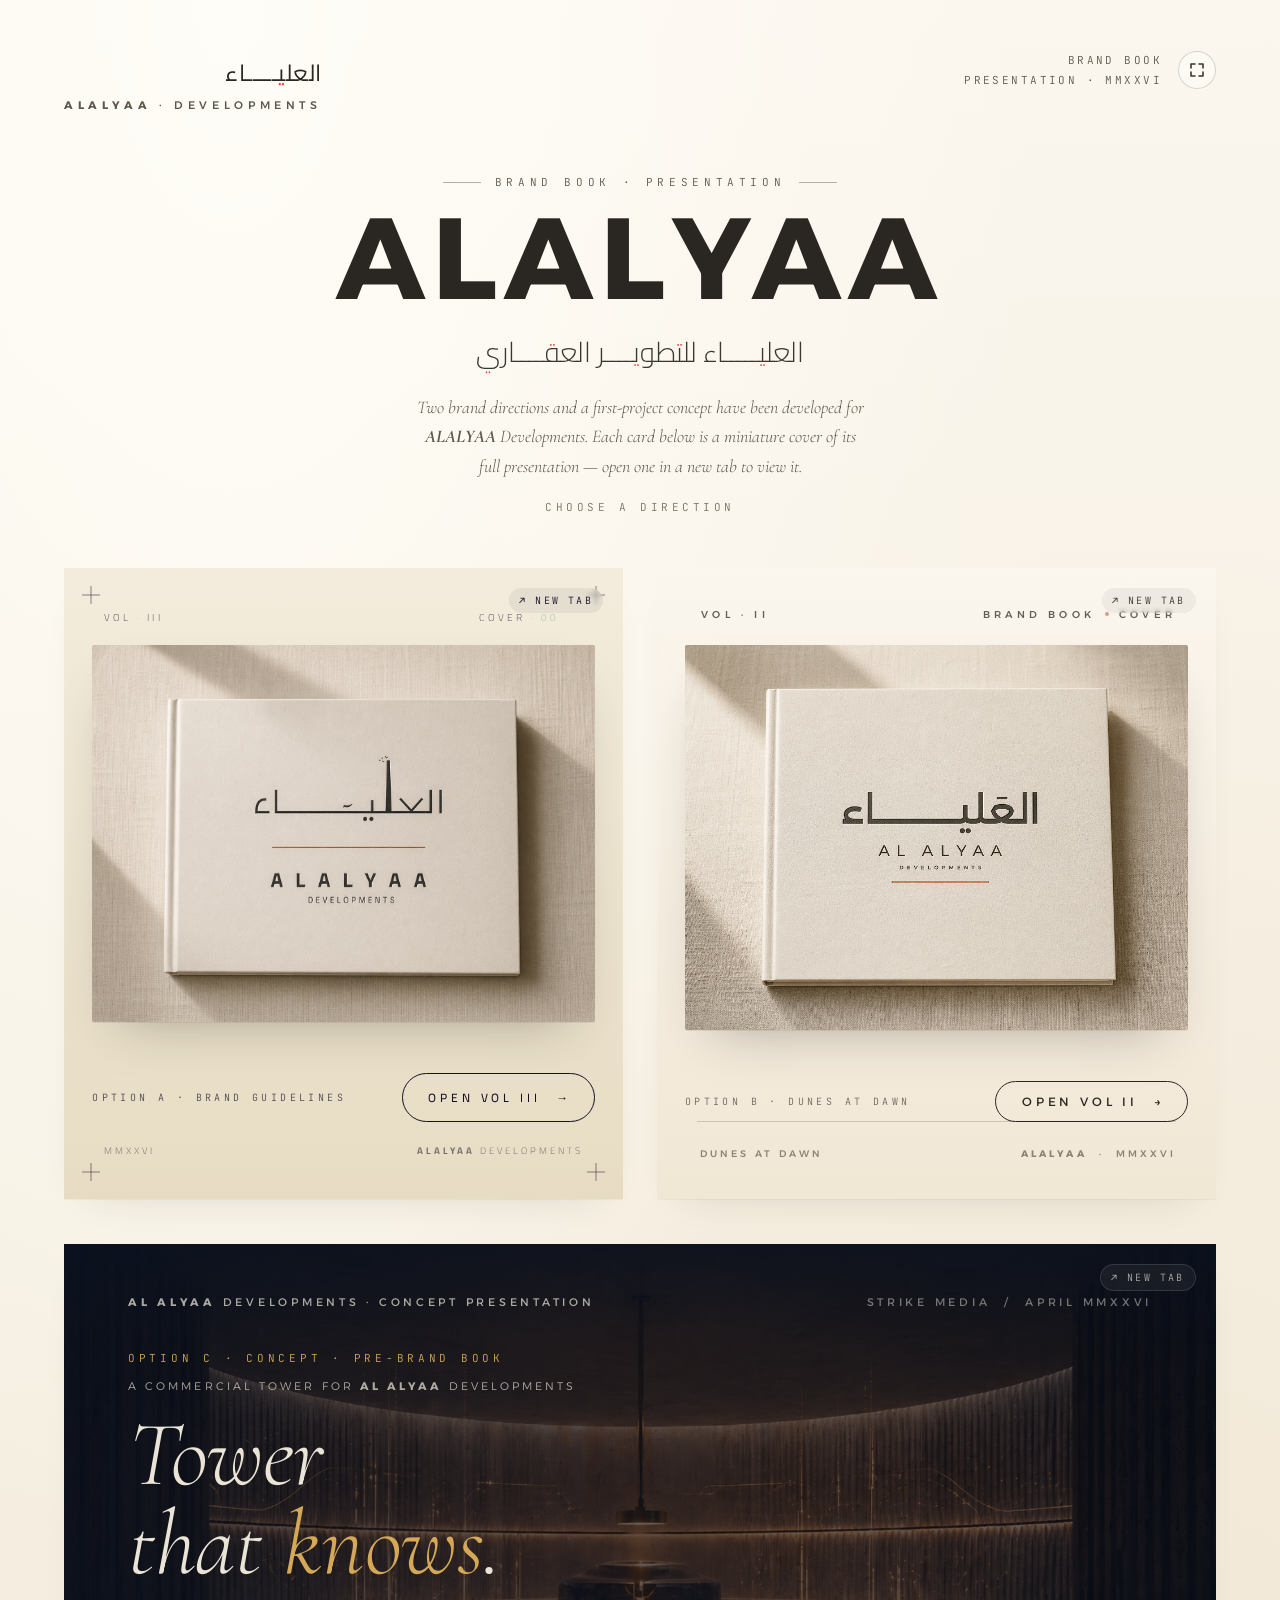
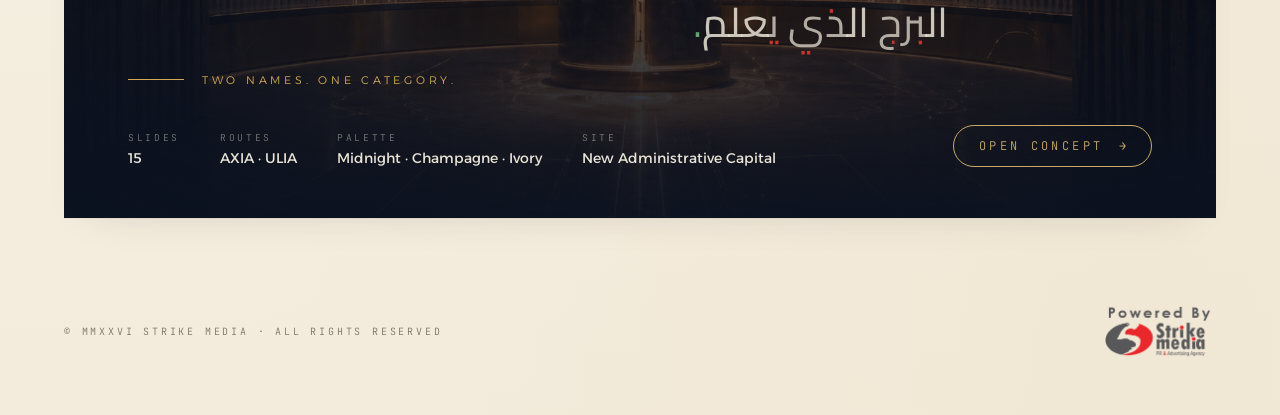
==== commit 0e4653a4: "Use real cover photos for Cards A and B on landing Swap the typographic mini-cover layouts for full-" ====
--- a/index.html
+++ b/index.html
@@ -292,12 +292,56 @@
   .swatches { display: flex; gap: 8px; margin: 18px 0 28px; }
   .sw { width: 22px; height: 22px; border-radius: 50%; }
 
+  /* ── shared full-bleed cover photo (Option A & B) ── */
+  .card__cover {
+    position: relative;
+    flex: 1;
+    display: block;
+    margin: clamp(56px, 6vw, 88px) clamp(20px, 2.2vw, 34px) clamp(36px, 4vw, 56px);
+    overflow: hidden;
+    border-radius: 2px;
+    z-index: 1;
+    box-shadow:
+      0 1px 0 rgba(42,38,33,0.08),
+      0 24px 52px -28px rgba(42,38,33,0.38);
+  }
+  .card__cover img {
+    width: 100%;
+    height: 100%;
+    object-fit: cover;
+    object-position: center;
+    display: block;
+    transition: transform 720ms var(--ease-out);
+  }
+  .card:hover .card__cover img,
+  .card:focus-visible .card__cover img {
+    transform: scale(1.02);
+  }
+  .card__footer {
+    position: relative;
+    z-index: 2;
+    display: flex;
+    justify-content: space-between;
+    align-items: center;
+    gap: 18px;
+    padding: 0 clamp(20px, 2.2vw, 34px);
+    margin-bottom: clamp(56px, 6vw, 80px);
+  }
+  .card__footer .tag {
+    font-family: 'JetBrains Mono', monospace;
+    font-size: 10px;
+    letter-spacing: 0.34em;
+    text-transform: uppercase;
+    opacity: 0.72;
+  }
+
   /* ════════════════════════════════════════════════════════
      CARD A — Option A · Volume III
      Cairo Play · midnight indigo on papyrus · brass foil
      Crosshair registration marks · spaced caps · folio rails
      ════════════════════════════════════════════════════════ */
   .card--a {
+    padding: 0;
     background:
       linear-gradient(180deg, var(--a-paper) 0%, var(--a-paper-2) 100%);
     color: var(--a-ink);
@@ -506,6 +550,7 @@
      Wide tracking · dot-bronze separators · header/footer rules
      ════════════════════════════════════════════════════════ */
   .card--b {
+    padding: 0;
     background:
       linear-gradient(180deg, var(--b-paper) 0%, var(--b-paper-2) 100%);
     color: var(--b-ink);
@@ -997,45 +1042,14 @@
       <span class="section-tag">Cover · 00</span>
       <span class="card__newtab">↗ New tab</span>
 
-      <div class="body">
-        <span class="foil-chip">Option&nbsp;A</span>
-
-        <div class="name-ar">العليــــاء</div>
-        <div class="name-en">Alalyaa</div>
-        <div class="foil-rule" aria-hidden="true"></div>
-        <div class="subtitle">Brand Guidelines · Vol&nbsp;III</div>
-
-        <div class="specs">
-          <div>
-            <div class="spec__label">Typeface</div>
-            <div class="spec__value">Cairo Play</div>
-          </div>
-          <div>
-            <div class="spec__label">Slides</div>
-            <div class="spec__value">17</div>
-          </div>
-          <div>
-            <div class="spec__label">Palette</div>
-            <div class="spec__value">Midnight · Brass · Papyrus</div>
-          </div>
-          <div>
-            <div class="spec__label">Register</div>
-            <div class="spec__value">Archival · Foil</div>
-          </div>
-        </div>
-
-        <div class="swatches" aria-hidden="true">
-          <span class="sw" style="background:#141028"></span>
-          <span class="sw" style="background:#2A2448"></span>
-          <span class="sw" style="background:#B8823A"></span>
-          <span class="sw" style="background:#C89A5B"></span>
-          <span class="sw" style="background:#B24A2C"></span>
-          <span class="sw" style="background:#F3ECDC"></span>
-        </div>
-
-        <div class="cta-row">
-          <span class="cta">Open Vol&nbsp;III <span class="cta__arrow">→</span></span>
-        </div>
+      <div class="card__cover">
+        <img src="assets/option%20a%20cover.png"
+             alt="Option A — Brand Guidelines Vol III, linen hardcover with thin-line ALALYAA wordmark"/>
+      </div>
+
+      <div class="card__footer">
+        <span class="tag">Option&nbsp;A · Brand Guidelines</span>
+        <span class="cta">Open Vol&nbsp;III <span class="cta__arrow">→</span></span>
       </div>
 
       <div class="bottom-rail" aria-hidden="true">
@@ -1059,43 +1073,14 @@
       </div>
       <span class="card__newtab">↗ New tab</span>
 
-      <div class="body">
-        <div class="name-ar">العليــــاء</div>
-        <div class="name-en">Al&nbsp;Alyaa</div>
-        <div class="clay-rule" aria-hidden="true"></div>
-        <div class="subtitle"><em>Dunes at Dawn</em> — a softer, atmospheric register</div>
-
-        <div class="specs">
-          <div>
-            <div class="spec__label">Typeface</div>
-            <div class="spec__value">Alexandria · Cormorant</div>
-          </div>
-          <div>
-            <div class="spec__label">Pages</div>
-            <div class="spec__value">25</div>
-          </div>
-          <div>
-            <div class="spec__label">Palette</div>
-            <div class="spec__value">Linen · Clay · Mist</div>
-          </div>
-          <div>
-            <div class="spec__label">Register</div>
-            <div class="spec__value">Atmospheric · Flat</div>
-          </div>
-        </div>
-
-        <div class="swatches" aria-hidden="true">
-          <span class="sw" style="background:#2A2621"></span>
-          <span class="sw" style="background:#5F574C"></span>
-          <span class="sw" style="background:#C38C6A"></span>
-          <span class="sw" style="background:#E8C4A2"></span>
-          <span class="sw" style="background:#AFC3C9"></span>
-          <span class="sw" style="background:#FBF6EE"></span>
-        </div>
-
-        <div class="cta-row">
-          <span class="cta">Open Vol&nbsp;II <span class="cta__arrow">→</span></span>
-        </div>
+      <div class="card__cover">
+        <img src="assets/option%20b%20cover.png"
+             alt="Option B — Brand Book Vol II, linen hardcover with the AL ALYAA DEVELOPMENTS lockup"/>
+      </div>
+
+      <div class="card__footer">
+        <span class="tag">Option&nbsp;B · Dunes at Dawn</span>
+        <span class="cta">Open Vol&nbsp;II <span class="cta__arrow">→</span></span>
       </div>
 
       <div class="b-ftr">
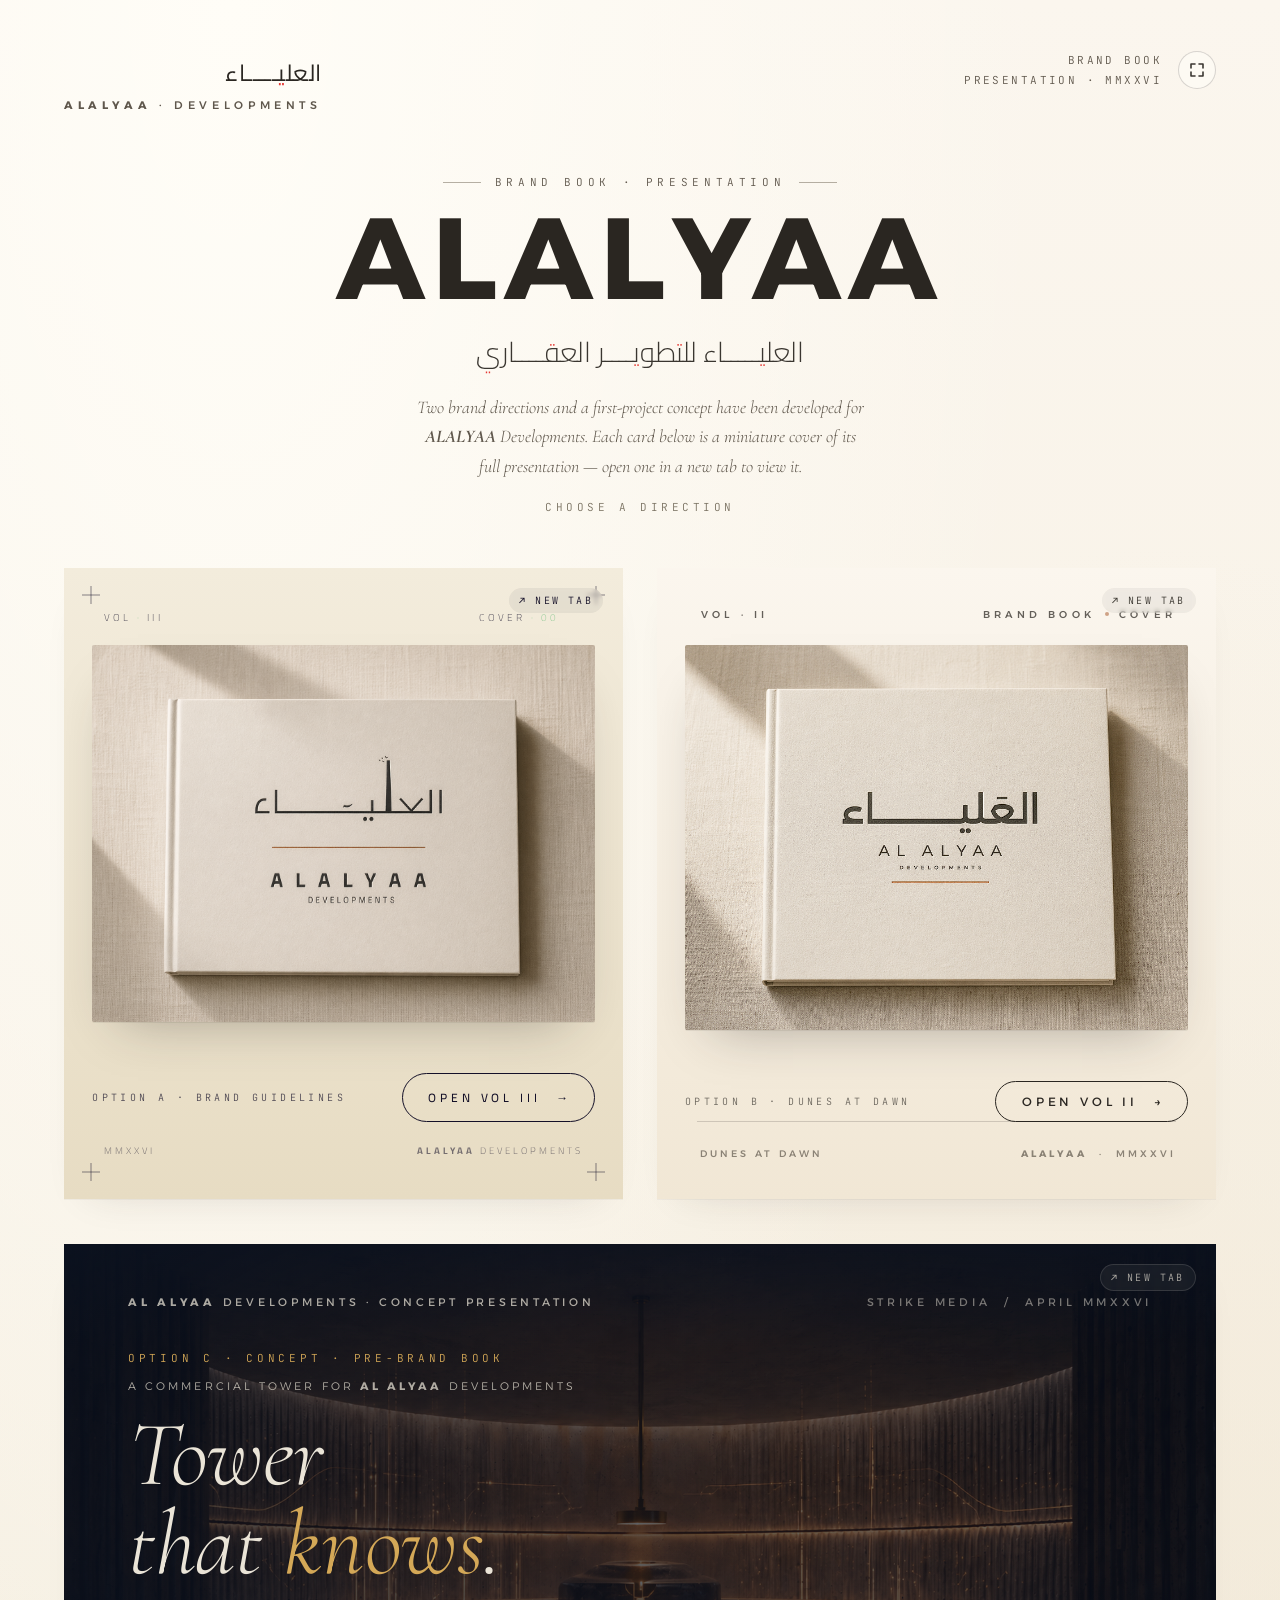
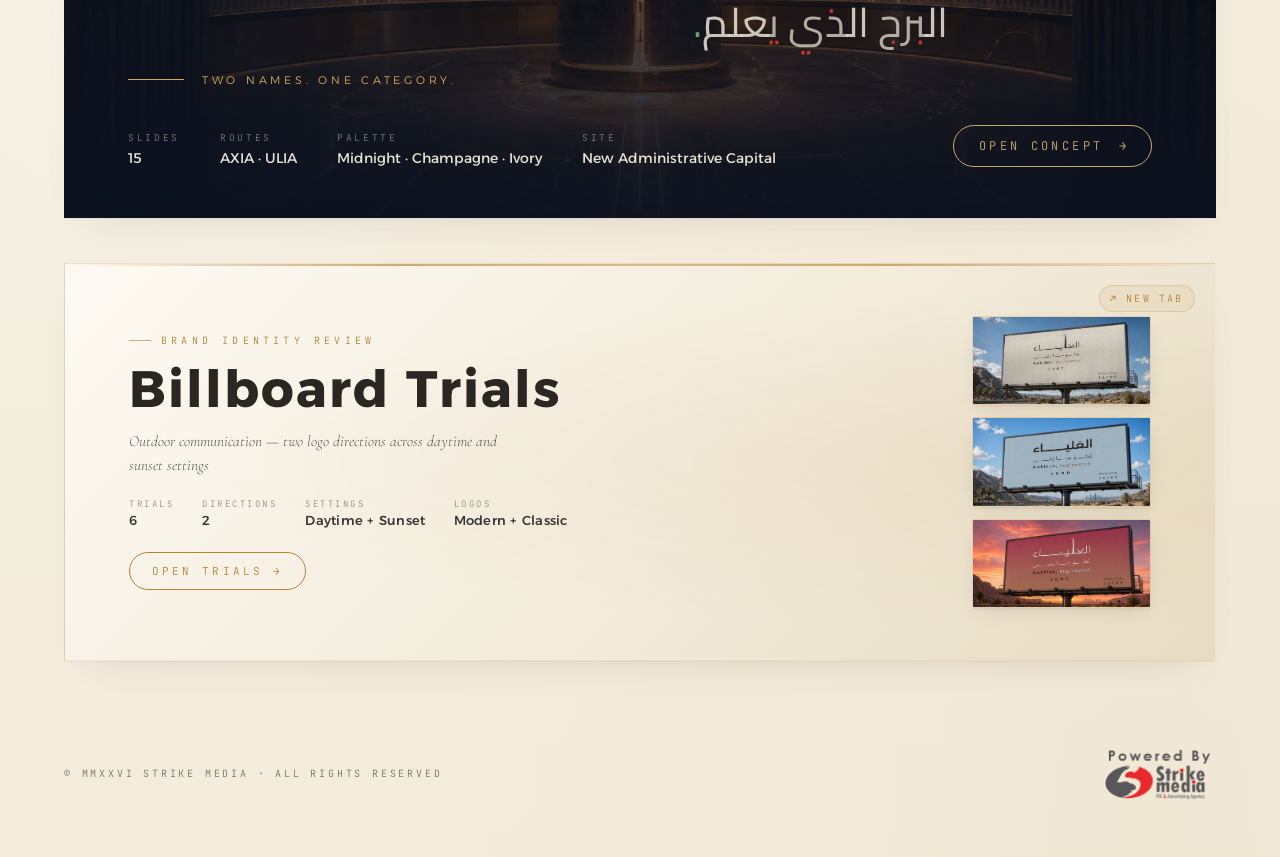
==== commit 24b4a776: "Add billboard trials comparison page - New billboards.html: full comparison page for 6 outdoor mocku" ====
--- a/index.html
+++ b/index.html
@@ -942,6 +942,213 @@
   @media (max-width: 520px) {
     .card--c__specs { grid-template-columns: 1fr; }
     .card--c { min-height: auto; }
+  }
+
+  /* ════════════════════════════════════════════════════════
+     CARD D — Billboard Trials
+     Linen + brass palette · outdoor campaign comparison
+     Full-width banner with thumbnail preview strip
+     Distinct from indigo (A), charcoal (B) and midnight (C)
+     ════════════════════════════════════════════════════════ */
+
+  .trials-row { width: 100%; }
+
+  .card--d {
+    width: 100%;
+    min-height: 320px;
+    padding: 0;
+    background:
+      radial-gradient(ellipse at 80% 50%, rgba(184,130,58,0.08) 0%, transparent 60%),
+      linear-gradient(135deg, var(--linen-50) 0%, var(--a-paper) 55%, var(--a-paper-2) 100%);
+    color: var(--ink-warm);
+    overflow: hidden;
+    font-family: 'Alexandria', sans-serif;
+    animation-delay: 1.05s;
+    border: 1px solid rgba(184,130,58,0.16);
+    position: relative;
+  }
+  /* Brass accent stripe along top */
+  .card--d::before {
+    content: '';
+    position: absolute;
+    top: 0; left: 0; right: 0;
+    height: 2px;
+    background: linear-gradient(90deg, transparent 0%, var(--a-brass) 28%, var(--a-brass-lt) 50%, var(--a-brass) 72%, transparent 100%);
+    opacity: 0.65;
+    z-index: 2;
+    pointer-events: none;
+  }
+
+  .card--d .card__newtab {
+    color: var(--a-brass);
+    background: rgba(184,130,58,0.08);
+    border: 1px solid rgba(184,130,58,0.24);
+  }
+
+  .card--d__content {
+    position: relative;
+    z-index: 1;
+    display: grid;
+    grid-template-columns: 1fr auto;
+    gap: clamp(24px, 3.5vw, 48px);
+    align-items: center;
+    padding: clamp(36px, 4vw, 52px) clamp(36px, 5vw, 64px);
+    min-height: inherit;
+  }
+  @media (max-width: 820px) {
+    .card--d__content {
+      grid-template-columns: 1fr;
+    }
+  }
+
+  .card--d__left {
+    display: flex;
+    flex-direction: column;
+    gap: 16px;
+  }
+
+  .card--d__eyebrow {
+    font-family: 'JetBrains Mono', monospace;
+    font-size: 0.625rem;
+    letter-spacing: 0.42em;
+    text-transform: uppercase;
+    color: var(--a-brass);
+    display: inline-flex;
+    align-items: center;
+    gap: 10px;
+  }
+  .card--d__eyebrow::before {
+    content: '';
+    display: inline-block;
+    width: 22px;
+    height: 1px;
+    background: var(--a-brass);
+    opacity: 0.65;
+  }
+
+  .card--d__title {
+    font-family: 'Alexandria', sans-serif;
+    font-weight: 700;
+    font-size: clamp(1.75rem, 4vw, 3.25rem);
+    color: var(--ink-warm);
+    letter-spacing: 0.04em;
+    line-height: 1;
+  }
+
+  .card--d__sub {
+    font-family: 'Cormorant Garamond', serif;
+    font-style: italic;
+    font-weight: 300;
+    font-size: clamp(0.9375rem, 1.2vw, 1.125rem);
+    color: var(--ink-mute);
+    line-height: 1.55;
+    max-width: 54ch;
+  }
+
+  .card--d__specs {
+    display: flex;
+    flex-wrap: wrap;
+    gap: 4px 28px;
+    margin-top: 4px;
+  }
+  .card--d__spec {
+    display: flex;
+    flex-direction: column;
+    gap: 2px;
+  }
+  .card--d__spec-label {
+    font-family: 'JetBrains Mono', monospace;
+    font-size: 0.5625rem;
+    letter-spacing: 0.28em;
+    text-transform: uppercase;
+    color: var(--ink-faint);
+    opacity: 0.75;
+  }
+  .card--d__spec-value {
+    font-family: 'Alexandria', sans-serif;
+    font-weight: 500;
+    font-size: 0.8125rem;
+    color: var(--ink-soft);
+    letter-spacing: 0.02em;
+  }
+
+  .card--d__cta-row {
+    display: flex;
+    align-items: center;
+    gap: 14px;
+    margin-top: 8px;
+  }
+  .card--d .cta {
+    display: inline-flex;
+    align-items: center;
+    gap: 10px;
+    padding: 11px 22px;
+    border: 1px solid var(--a-brass);
+    border-radius: 999px;
+    font-family: 'JetBrains Mono', monospace;
+    font-size: 0.6875rem;
+    letter-spacing: 0.28em;
+    text-transform: uppercase;
+    color: var(--a-brass);
+    background: transparent;
+    transition: all 320ms var(--ease-out);
+  }
+  .card--d:hover .cta,
+  .card--d:focus-visible .cta {
+    background: var(--a-brass);
+    color: var(--a-paper);
+    border-color: var(--a-brass);
+  }
+
+  /* Thumbnail strip */
+  .card--d__thumbs {
+    display: flex;
+    flex-direction: column;
+    gap: clamp(8px, 1vw, 12px);
+    align-items: stretch;
+    flex-shrink: 0;
+  }
+  @media (max-width: 820px) {
+    .card--d__thumbs {
+      flex-direction: row;
+      align-items: flex-start;
+    }
+  }
+
+  .card--d__thumb {
+    width: clamp(120px, 14vw, 200px);
+    aspect-ratio: 1773 / 887;
+    border-radius: 2px;
+    overflow: hidden;
+    border: 1px solid rgba(184,130,58,0.2);
+    box-shadow:
+      0 2px 0 rgba(42,38,33,0.04),
+      0 6px 20px -8px rgba(42,38,33,0.16);
+    flex-shrink: 0;
+    transition: transform 460ms var(--ease-out), box-shadow 460ms var(--ease-out);
+  }
+  .card--d:hover .card--d__thumb,
+  .card--d:focus-visible .card--d__thumb {
+    transform: translateY(-3px) scale(1.015);
+    box-shadow: 0 10px 30px -10px rgba(42,38,33,0.28);
+  }
+  .card--d__thumb img {
+    width: 100%;
+    height: 100%;
+    object-fit: cover;
+    display: block;
+    transition: transform 720ms var(--ease-out);
+  }
+  .card--d:hover .card--d__thumb img,
+  .card--d:focus-visible .card--d__thumb img {
+    transform: scale(1.04);
+  }
+  @media (max-width: 820px) {
+    .card--d__thumb { width: clamp(80px, 22vw, 140px); }
+  }
+  @media (max-width: 520px) {
+    .card--d__thumb { width: clamp(72px, 28vw, 110px); }
+    .card--d { min-height: auto; }
   }
 
   /* ───────────────────── footer ───────────────────── */
@@ -1130,6 +1337,68 @@
     </a>
   </section>
 
+  <!-- ───────── OPTION D · Billboard Trials (banner row) ───────── -->
+  <section class="trials-row" aria-label="Billboard trials">
+    <a class="card card--d" href="billboards.html" target="_blank" rel="noopener"
+       aria-label="Open the Billboard Trials presentation in a new tab">
+      <span class="card__newtab">↗ New tab</span>
+
+      <div class="card--d__content">
+
+        <div class="card--d__left">
+          <span class="card--d__eyebrow">Brand Identity Review</span>
+          <h2 class="card--d__title">Billboard Trials</h2>
+          <p class="card--d__sub">Outdoor communication — two logo directions across daytime and sunset settings</p>
+
+          <div class="card--d__specs">
+            <div class="card--d__spec">
+              <span class="card--d__spec-label">Trials</span>
+              <span class="card--d__spec-value">6</span>
+            </div>
+            <div class="card--d__spec">
+              <span class="card--d__spec-label">Directions</span>
+              <span class="card--d__spec-value">2</span>
+            </div>
+            <div class="card--d__spec">
+              <span class="card--d__spec-label">Settings</span>
+              <span class="card--d__spec-value">Daytime + Sunset</span>
+            </div>
+            <div class="card--d__spec">
+              <span class="card--d__spec-label">Logos</span>
+              <span class="card--d__spec-value">Modern + Classic</span>
+            </div>
+          </div>
+
+          <div class="card--d__cta-row">
+            <span class="cta">Open Trials <span class="cta__arrow">→</span></span>
+          </div>
+        </div>
+
+        <div class="card--d__thumbs" aria-hidden="true">
+          <div class="card--d__thumb">
+            <img src="assets/billboards/ALALYAA_1.png"
+                 alt=""
+                 width="1773" height="887"
+                 loading="lazy" decoding="async"/>
+          </div>
+          <div class="card--d__thumb">
+            <img src="assets/billboards/ALALYAA_3.png"
+                 alt=""
+                 width="1773" height="887"
+                 loading="lazy" decoding="async"/>
+          </div>
+          <div class="card--d__thumb">
+            <img src="assets/billboards/ALALYAA_5.png"
+                 alt=""
+                 width="1773" height="887"
+                 loading="lazy" decoding="async"/>
+          </div>
+        </div>
+
+      </div>
+    </a>
+  </section>
+
   <footer>
     <span class="copyright">© MMXXVI STRIKE MEDIA · All Rights Reserved</span>
     <div class="poweredby">
@@ -1191,7 +1460,7 @@
     // Option cards: append ?fs=1 so the new tab knows to auto-enter
     // fullscreen on its first user gesture (browsers won't grant
     // fullscreen to a tab that has no gesture of its own yet).
-    document.querySelectorAll('.choices a.card, .concept-row a.card').forEach((a) => {
+    document.querySelectorAll('.choices a.card, .concept-row a.card, .trials-row a.card').forEach((a) => {
       a.addEventListener('click', (e) => {
         // Allow modifier-clicks (cmd/ctrl/middle) to behave normally.
         if (e.metaKey || e.ctrlKey || e.shiftKey || e.altKey || e.button === 1) return;
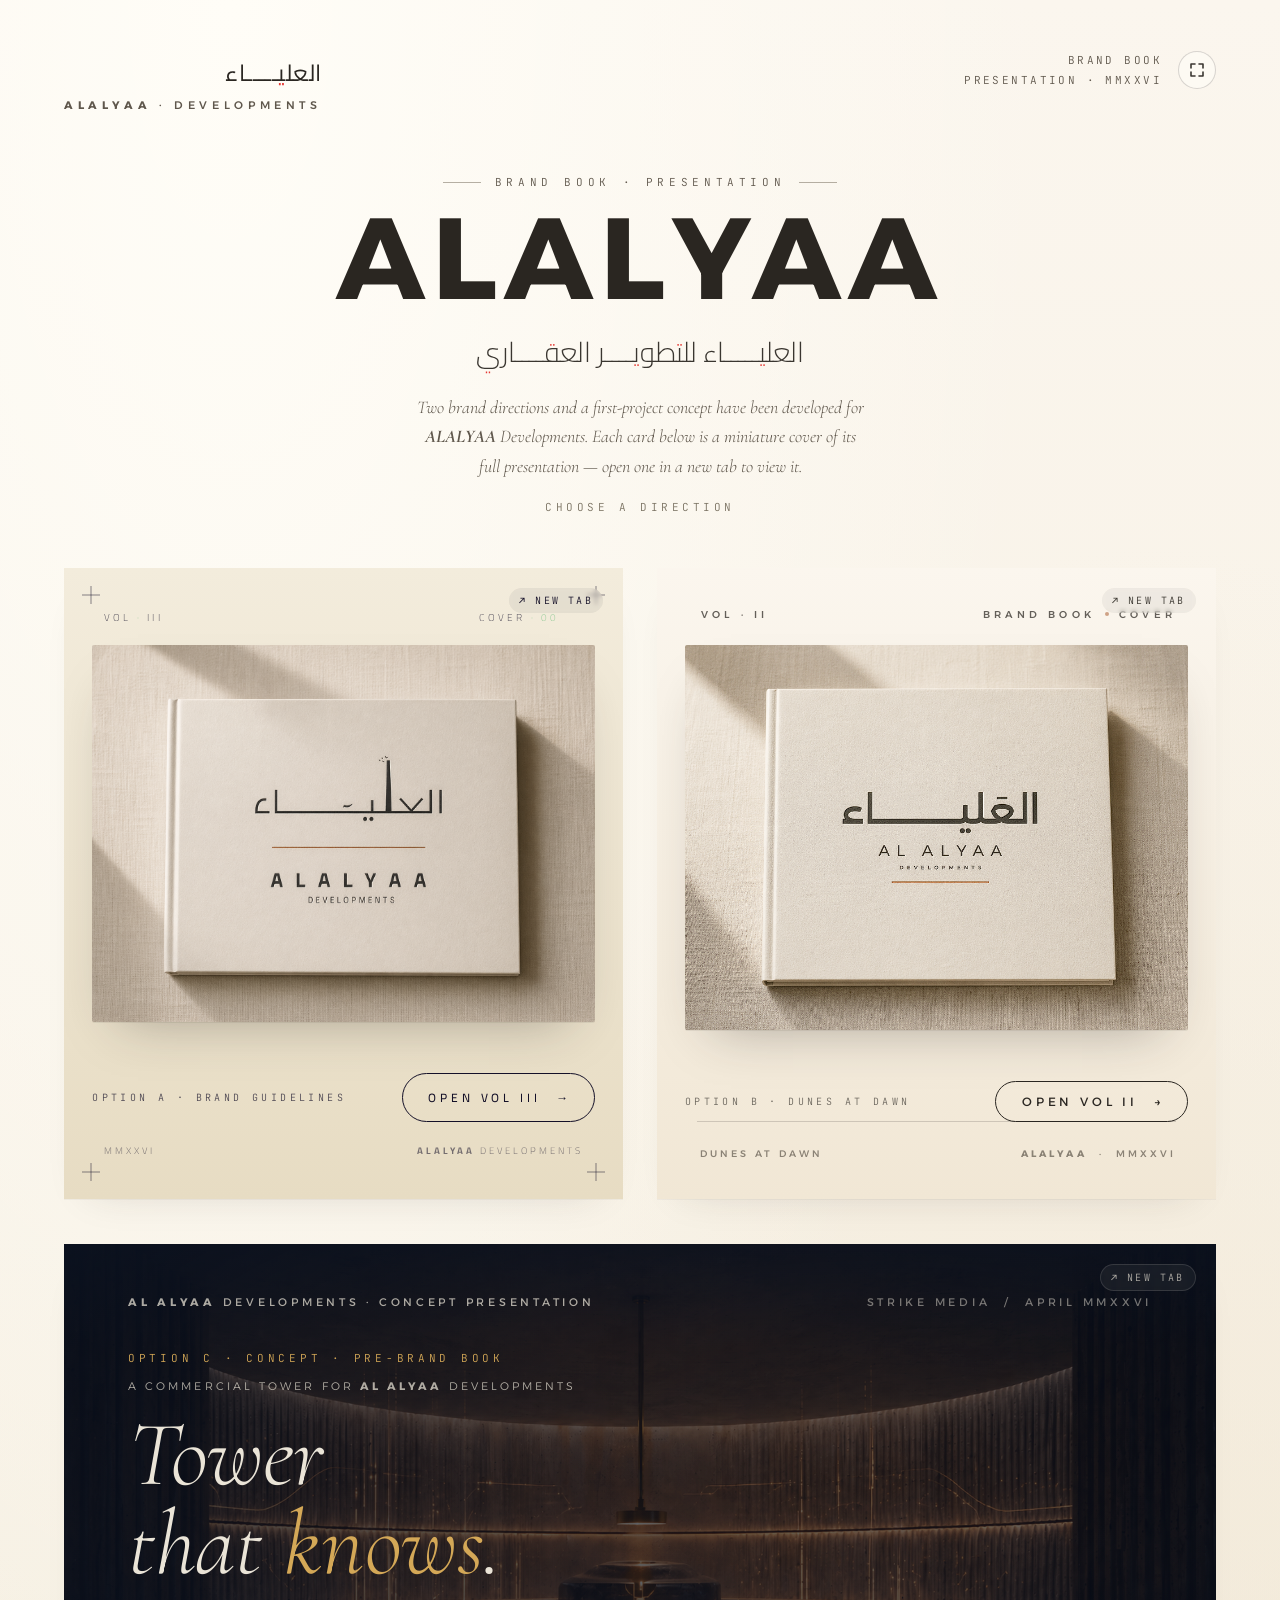
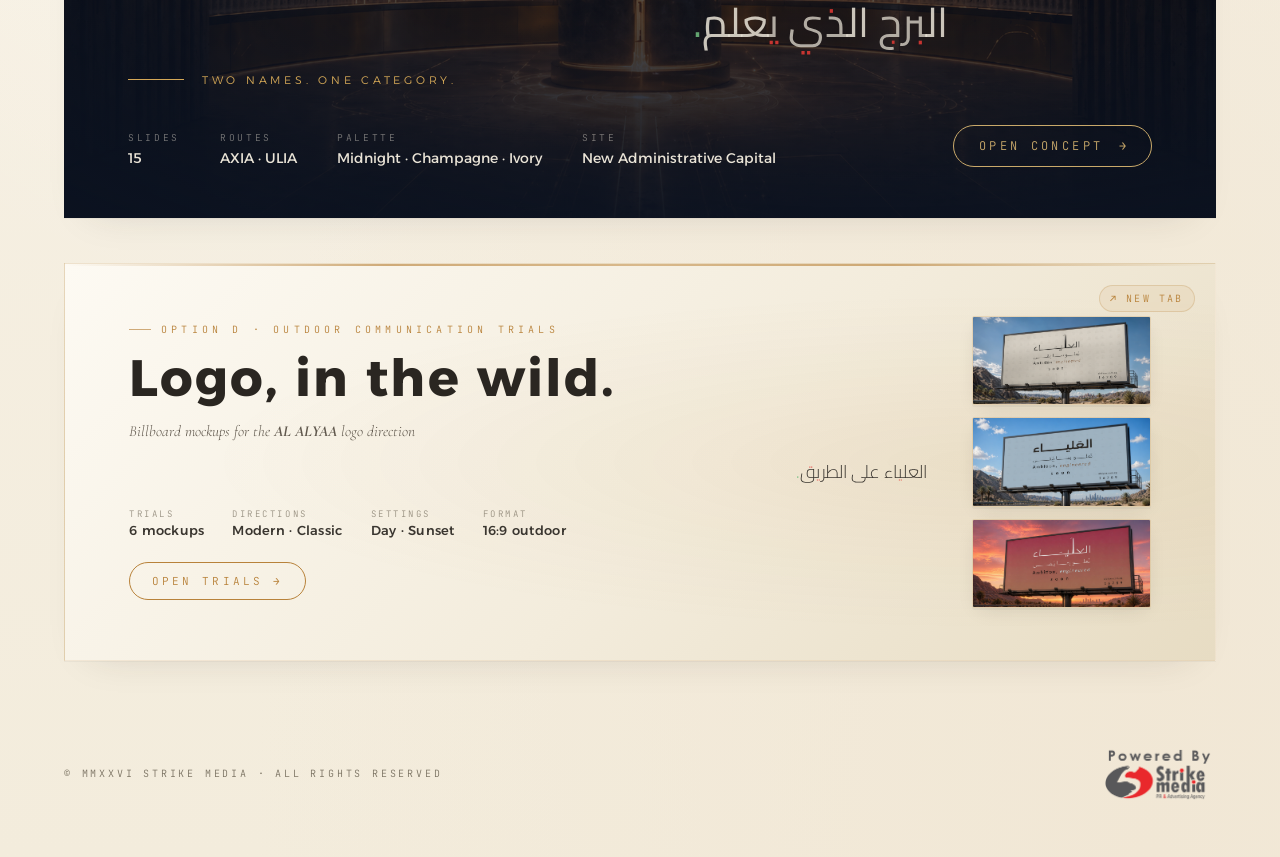
==== commit 884980c2: "Add Option D — Billboard logo direction trials - index.html: update card--d copy to spec (eyebrow, s" ====
--- a/index.html
+++ b/index.html
@@ -1043,6 +1043,15 @@
     color: var(--ink-mute);
     line-height: 1.55;
     max-width: 54ch;
+  }
+
+  .card--d__ar {
+    font-family: 'Cairo Play', sans-serif;
+    font-weight: 300;
+    direction: rtl;
+    font-size: clamp(1rem, 1.4vw, 1.3125rem);
+    color: var(--ink-soft);
+    margin-top: -4px;
   }
 
   .card--d__specs {
@@ -1346,26 +1355,27 @@
       <div class="card--d__content">
 
         <div class="card--d__left">
-          <span class="card--d__eyebrow">Brand Identity Review</span>
-          <h2 class="card--d__title">Billboard Trials</h2>
-          <p class="card--d__sub">Outdoor communication — two logo directions across daytime and sunset settings</p>
+          <span class="card--d__eyebrow">Option&nbsp;D · Outdoor Communication Trials</span>
+          <h2 class="card--d__title">Logo, in the wild.</h2>
+          <p class="card--d__sub">Billboard mockups for the <strong class="al">AL ALYAA</strong> logo direction</p>
+          <p class="card--d__ar">العلياء على الطريق.</p>
 
           <div class="card--d__specs">
             <div class="card--d__spec">
               <span class="card--d__spec-label">Trials</span>
-              <span class="card--d__spec-value">6</span>
+              <span class="card--d__spec-value">6 mockups</span>
             </div>
             <div class="card--d__spec">
               <span class="card--d__spec-label">Directions</span>
-              <span class="card--d__spec-value">2</span>
+              <span class="card--d__spec-value">Modern · Classic</span>
             </div>
             <div class="card--d__spec">
               <span class="card--d__spec-label">Settings</span>
-              <span class="card--d__spec-value">Daytime + Sunset</span>
+              <span class="card--d__spec-value">Day · Sunset</span>
             </div>
             <div class="card--d__spec">
-              <span class="card--d__spec-label">Logos</span>
-              <span class="card--d__spec-value">Modern + Classic</span>
+              <span class="card--d__spec-label">Format</span>
+              <span class="card--d__spec-value">16:9 outdoor</span>
             </div>
           </div>
 
